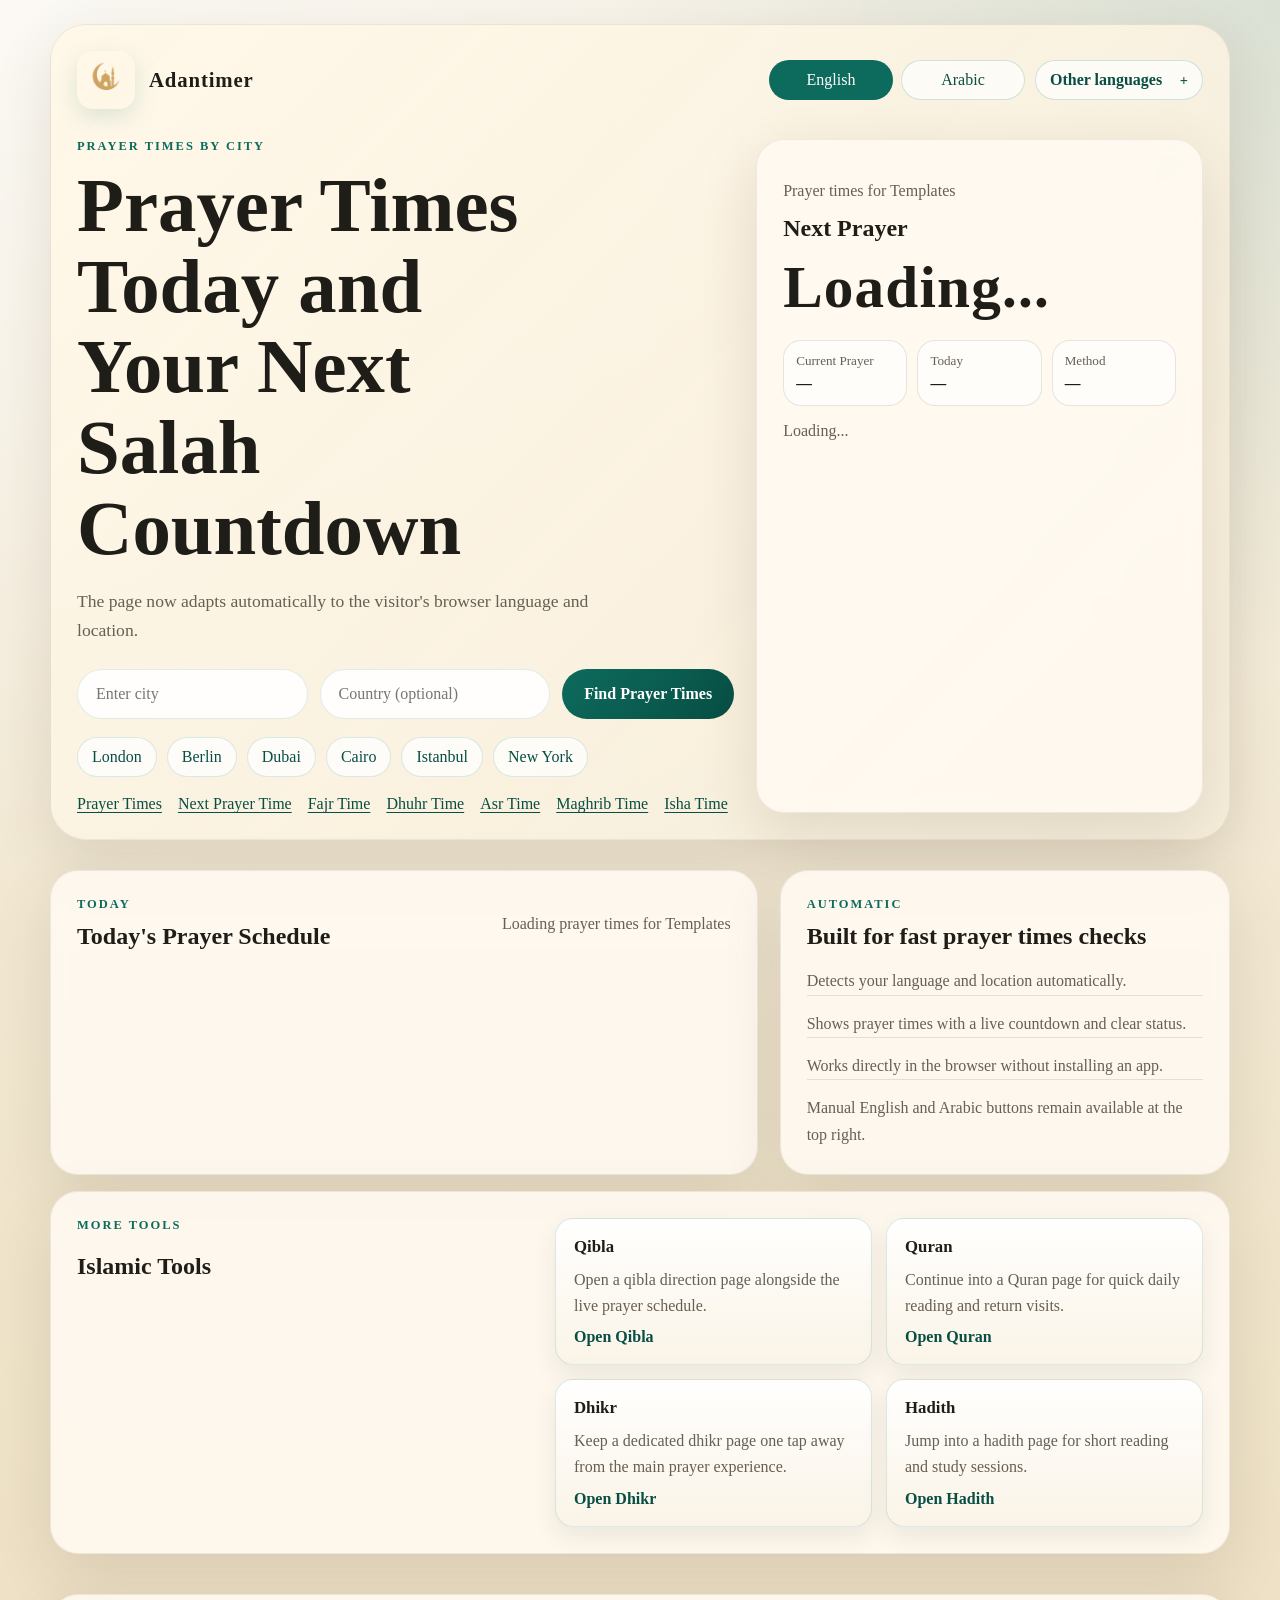
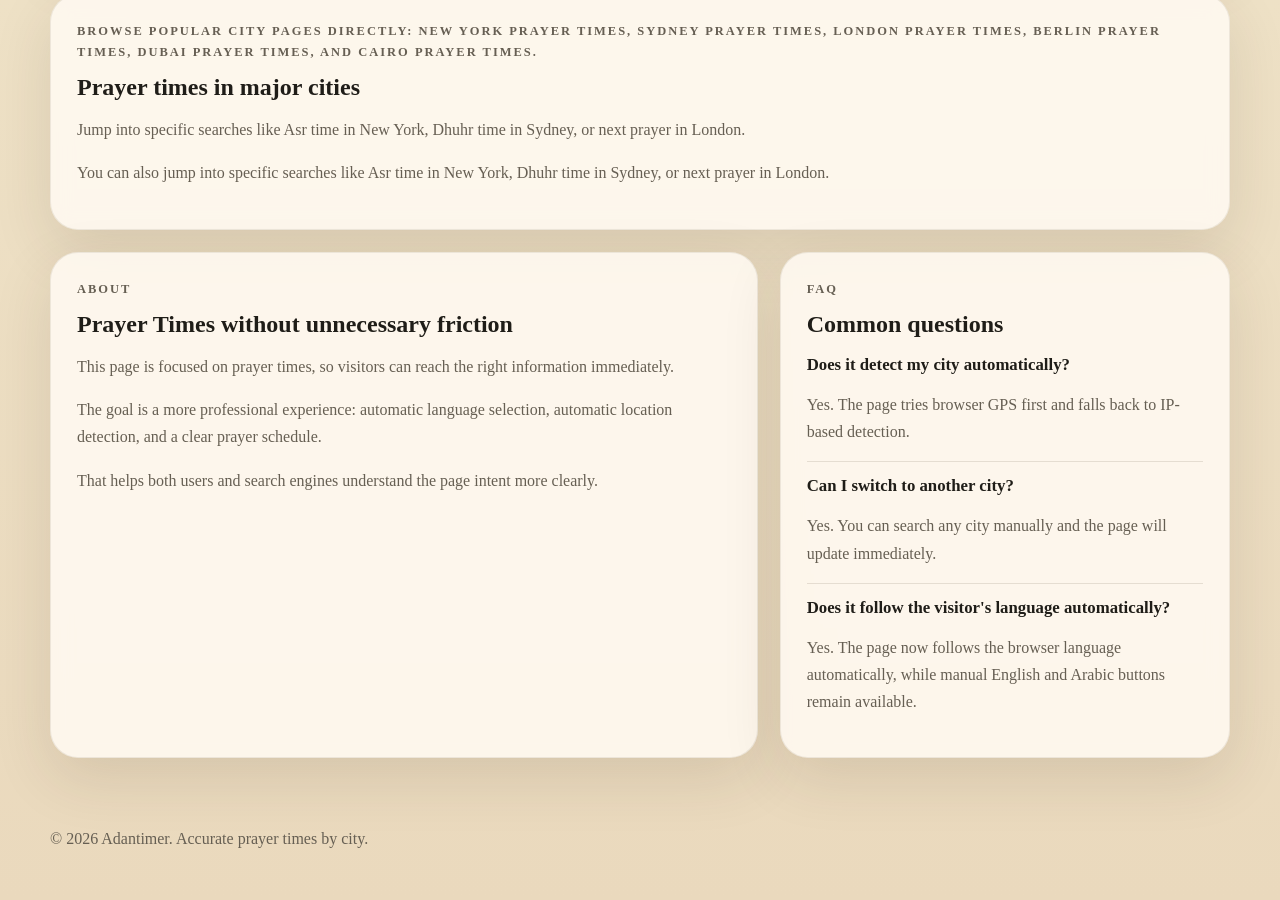
==== templates/index.html @ 4b2af147 "Add Vercel Speed Insights HTML snippet" ====
<!DOCTYPE html>
<html lang="en">
<head>
  <meta charset="UTF-8">
  <meta name="viewport" content="width=device-width, initial-scale=1.0">
  <title>Adantimer | Accurate Prayer Times and Next Salah Countdown</title>
  <meta name="description" content="Check accurate prayer times for your city, see the next salah countdown, and let Adantimer adapt to your browser language and location.">
  <meta name="author" content="Adantimer Team">
  <meta name="robots" content="index,follow">
  <meta name="theme-color" content="#0d6b5d">
  <link rel="canonical" href="https://www.adantimer.com/">
  <link rel="alternate" hreflang="en" href="https://www.adantimer.com/">
  <link rel="alternate" hreflang="ar" href="https://www.adantimer.com/ar">
  <link rel="alternate" hreflang="de" href="https://www.adantimer.com/de">
  <link rel="alternate" hreflang="fr" href="https://www.adantimer.com/fr">
  <link rel="alternate" hreflang="tr" href="https://www.adantimer.com/tr">
  <link rel="alternate" hreflang="zh-hans" href="https://www.adantimer.com/zh-hans">
  <link rel="alternate" hreflang="x-default" href="https://www.adantimer.com/">
  <link rel="icon" type="image/png" href="/assets/favicon.png">
  <link rel="apple-touch-icon" href="/assets/favicon.png">

  <meta property="og:type" content="website">
  <meta property="og:title" content="Adantimer | Accurate Prayer Times and Next Salah Countdown">
  <meta property="og:description" content="Find today's prayer times, track the next prayer countdown, and load city-based salah times instantly.">
  <meta property="og:url" content="https://www.adantimer.com/">
  <meta property="og:image" content="https://www.adantimer.com/assets/favicon.png">

  <meta name="twitter:card" content="summary_large_image">
  <meta name="twitter:title" content="Adantimer | Accurate Prayer Times and Next Salah Countdown">
  <meta name="twitter:description" content="Find today's prayer times, track the next prayer countdown, and load city-based salah times instantly.">
  <meta name="twitter:image" content="https://www.adantimer.com/assets/favicon.png">

  <script type="application/ld+json" id="website-schema">
  {
    "@context": "https://schema.org",
    "@type": "WebSite",
    "name": "Adantimer",
    "url": "https://www.adantimer.com/",
    "description": "Adantimer helps Muslims check accurate prayer times and follow the next salah countdown by city.",
    "inLanguage": ["en", "ar", "de", "fr", "tr", "zh-Hans"]
  }
  </script>

  <script type="application/ld+json">
  {
    "@context": "https://schema.org",
    "@type": "FAQPage",
    "mainEntity": [
      {
        "@type": "Question",
        "name": "How does Adantimer find prayer times?",
        "acceptedAnswer": {
          "@type": "Answer",
          "text": "Adantimer uses your device location, an IP-based fallback, or a manually entered city to load daily prayer times."
        }
      },
      {
        "@type": "Question",
        "name": "Can I check prayer times for another city?",
        "acceptedAnswer": {
          "@type": "Answer",
          "text": "Yes. You can search for any city and Adantimer will update the page with local salah times and a next prayer countdown."
        }
      },
      {
        "@type": "Question",
        "name": "Which languages does Adantimer support?",
        "acceptedAnswer": {
          "@type": "Answer",
          "text": "Adantimer supports English, Arabic, German, French, Turkish, and Simplified Chinese, and it can adapt automatically to the visitor's browser language."
        }
      }
    ]
  }
  </script>

  <!-- Vercel Speed Insights -->
  <script>
    window.si = window.si || function () {
      (window.siq = window.siq || []).push(arguments);
    };
  </script>
  <script defer src="/_vercel/speed-insights/script.js"></script>

  <link rel="stylesheet" href="/style.css">
</head>
<body data-page="home">
  <header class="site-header">
    <div class="shell hero">
      <nav class="topbar" aria-label="Primary">
        <a class="brand" href="/">
          <img src="/assets/favicon.png" class="site-logo" alt="Adantimer logo">
          <span>Adantimer</span>
        </a>
        <div class="language-switch" aria-label="Language switcher">
          <div class="language-pills" role="group" aria-label="Primary language switch">
            <button type="button" data-lang="en" class="lang-btn is-active" aria-pressed="true">English</button>
            <button type="button" data-lang="ar" class="lang-btn" aria-pressed="false">Arabic</button>
          </div>
          <details class="language-menu">
            <summary class="language-menu-toggle" aria-label="Other languages">
              <span id="language-menu-label">Other languages</span>
              <span class="language-menu-caret" aria-hidden="true">+</span>
            </summary>
            <div class="language-menu-list">
              <button type="button" data-lang="zh-hans" class="lang-option">Chinese</button>
              <button type="button" data-lang="fr" class="lang-option">French</button>
              <button type="button" data-lang="de" class="lang-option">German</button>
              <button type="button" data-lang="tr" class="lang-option">Turkish</button>
            </div>
          </details>
        </div>
      </nav>

      <div class="hero-grid">
        <section class="hero-copy">
          <p class="eyebrow">Prayer times by city</p>
          <h1 id="hero-heading">Prayer Times Today and Your Next Salah Countdown</h1>
          <p id="hero-subtitle" class="hero-subtitle">
            Check accurate daily prayer times, follow the next prayer countdown, and switch quickly to any city worldwide.
          </p>

          <form id="location-form" class="location-form" novalidate>
            <label class="sr-only" for="manual-city">City</label>
            <input type="text" id="manual-city" name="city" placeholder="Enter city" autocomplete="address-level2">
            <label class="sr-only" for="manual-country">Country</label>
            <input type="text" id="manual-country" name="country" placeholder="Country (optional)" autocomplete="country-name">
            <button id="set-location-btn" type="submit">Find Prayer Times</button>
          </form>

          <div class="popular-cities" aria-label="Popular city shortcuts">
            <a class="city-chip" href="/london" data-city="London" data-country="United Kingdom">London</a>
            <a class="city-chip" href="/berlin" data-city="Berlin" data-country="Germany">Berlin</a>
            <a class="city-chip" href="/dubai" data-city="Dubai" data-country="United Arab Emirates">Dubai</a>
            <a class="city-chip" href="/cairo" data-city="Cairo" data-country="Egypt">Cairo</a>
            <a class="city-chip" href="/istanbul" data-city="Istanbul" data-country="Turkey">Istanbul</a>
            <a class="city-chip" href="/new-york" data-city="New York" data-country="United States">New York</a>
          </div>

          <div class="intent-links" aria-label="Prayer search shortcuts">
            <a href="/prayer-times">Prayer times today</a>
            <a href="/next-prayer">Next prayer time</a>
            <a href="/fajr-time">Fajr time</a>
            <a href="/dhuhr-time">Dhuhr time</a>
            <a href="/asr-time">Asr time</a>
            <a href="/maghrib-time">Maghrib time</a>
            <a href="/isha-time">Isha time</a>
          </div>
        </section>

        <aside class="next-prayer card featured-card" aria-live="polite">
          <p class="card-label" id="location-status">Detecting your location</p>
          <h2 id="title">Next Prayer</h2>
          <div id="next-prayer-name" class="highlight"></div>
          <div id="countdown" class="countdown">Loading...</div>
          <div class="mini-stats">
            <div class="mini-stat">
              <span id="current-prayer-label">Current Prayer</span>
              <strong id="current-prayer-value">Loading...</strong>
            </div>
            <div class="mini-stat">
              <span id="today-label">Today</span>
              <strong id="today-date-value">Loading...</strong>
            </div>
            <div class="mini-stat">
              <span id="method-label">Method</span>
              <strong id="method-value">Loading...</strong>
            </div>
          </div>
          <p id="location" class="location">Trying GPS, then IP fallback.</p>
        </aside>
      </div>
    </div>
  </header>

  <main class="shell main-content">
    <section class="content-grid">
      <section class="card schedule-card" aria-labelledby="schedule-heading">
        <div class="section-head">
          <div>
            <p class="eyebrow">Today</p>
            <h2 id="schedule-heading">Today's Prayer Schedule</h2>
          </div>
          <p id="schedule-summary" class="muted">Accurate times for your current city.</p>
        </div>
        <div id="prayer-times" class="prayer-times"></div>
      </section>

      <section class="card info-card" aria-labelledby="why-heading">
        <p class="eyebrow">Why people use it</p>
        <h2 id="why-heading">A faster way to check salah times</h2>
        <ul class="feature-list">
          <li>Loads prayer times from your location or any city you search.</li>
          <li>Shows the next prayer countdown immediately.</li>
          <li>Adapts to the visitor's browser language and keeps manual language switching available.</li>
          <li>Works directly in the browser without installing an app.</li>
        </ul>
      </section>
    </section>

    <section class="card tools-hub" aria-labelledby="tools-heading">
      <div class="tools-copy">
        <p class="eyebrow">More Tools</p>
        <h2 id="tools-heading">Open Qibla, Quran, Dhikr, and Hadith</h2>
      </div>
      <div class="tools-grid">
        <a class="tool-link-card" href="/qibla" data-tool-type="qibla">
          <strong class="tool-label">Qibla</strong>
          <span class="tool-description">Open the qibla direction page and pair it with your prayer schedule.</span>
          <span class="tool-cta">Open Qibla</span>
        </a>
        <a class="tool-link-card" href="/quran" data-tool-type="quran">
          <strong class="tool-label">Quran</strong>
          <span class="tool-description">Continue into a Quran page built around daily reading and quick access.</span>
          <span class="tool-cta">Open Quran</span>
        </a>
        <a class="tool-link-card" href="/dhikr" data-tool-type="dhikr">
          <strong class="tool-label">Dhikr</strong>
          <span class="tool-description">Keep a dedicated dhikr page available next to prayer times.</span>
          <span class="tool-cta">Open Dhikr</span>
        </a>
        <a class="tool-link-card" href="/hadith" data-tool-type="hadith">
          <strong class="tool-label">Hadith</strong>
          <span class="tool-description">Jump into a hadith page for short daily reading and study.</span>
          <span class="tool-cta">Open Hadith</span>
        </a>
      </div>
    </section>

    <section class="card prose" aria-labelledby="cities-heading">
      <p class="eyebrow">Popular Cities</p>
      <h2 id="cities-heading">Prayer times in major cities</h2>
      <p>
        Browse popular city pages directly: <a href="/new-york">New York prayer times</a>, <a href="/sydney">Sydney prayer times</a>, <a href="/london">London prayer times</a>, <a href="/berlin">Berlin prayer times</a>, <a href="/dubai">Dubai prayer times</a>, and <a href="/cairo">Cairo prayer times</a>.
      </p>
      <p>
        You can also jump into specific searches like <a href="/asr-time/new-york">Asr time in New York</a>, <a href="/dhuhr-time/sydney">Dhuhr time in Sydney</a>, or <a href="/next-prayer/london">next prayer in London</a>.
      </p>
    </section>

    <section class="seo-grid">
      <article class="card prose" aria-labelledby="about-heading">
        <p class="eyebrow">About</p>
        <h2 id="about-heading">Prayer times without the clutter</h2>
        <p>
          Adantimer is built for one clear job: helping you reach today's prayer times quickly. Instead of burying the schedule behind menus, the page shows your city, the next salah, and the full daily timetable right away.
        </p>
        <p>
          If you travel often or want to check prayer times for family in another place, you can search a city manually and share the city page directly. That makes Adantimer more useful for long-tail searches such as prayer times in Berlin, prayer times in London, or fajr time in Dubai today.
        </p>
        <p>
          Search engines tend to reward pages that are helpful, clear, and focused. This page is now structured around real user intent: finding accurate salah times for a specific place and understanding when the next prayer begins.
        </p>
      </article>

      <section class="card prose" aria-labelledby="faq-heading">
        <p class="eyebrow">FAQ</p>
        <h2 id="faq-heading">Common questions</h2>
        <div class="faq-list">
          <div>
            <h3>Can I open a direct city page?</h3>
            <p>Yes. Search for a city and the page updates its URL so it can be revisited or shared.</p>
          </div>
          <div>
            <h3>What if location access is blocked?</h3>
            <p>Adantimer falls back to IP-based detection, and you can always enter a city manually.</p>
          </div>
          <div>
            <h3>Which prayers are shown?</h3>
            <p>The schedule includes Fajr, Dhuhr, Asr, Maghrib, and Isha with a live next-prayer countdown.</p>
          </div>
        </div>
      </section>
    </section>
  </main>

  <footer class="shell footer">
    <p>&copy; 2026 Adantimer. Accurate prayer times by city.</p>
  </footer>

  <noscript>
    <div class="noscript-banner">
      JavaScript is required to load live prayer times and the next prayer countdown.
    </div>
  </noscript>

  <script>
    (() => {
      const languagePrefixes = new Set(["ar", "en", "de", "fr", "tr", "zh", "zh-cn", "zh-hans"]);
      const pageByPath = {
        "prayer-times": "prayer-times",
        "next-prayer": "next-prayer",
        "fajr-time": "fajr",
        "dhuhr-time": "dhuhr",
        "asr-time": "asr",
        "maghrib-time": "maghrib",
        "isha-time": "isha"
      };
      const parts = window.location.pathname.replace(/^\/+|\/+$/g, "").split("/").filter(Boolean);
      const first = (parts[0] || "").toLowerCase();
      const cleanParts = languagePrefixes.has(first) ? parts.slice(1) : parts;
      const page = pageByPath[cleanParts[0]];
      if (page) document.body.dataset.page = page;
    })();
  </script>
  <script src="/script.js"></script>
  <script>
    (() => {
      const languageMenu = document.querySelector(".language-menu");
      const languageMenuLabel = document.getElementById("language-menu-label");
      const languageOptionButtons = Array.from(document.querySelectorAll(".lang-option"));
      const quickLanguageButtons = Array.from(document.querySelectorAll(".lang-btn"));
      const primaryLanguages = new Set(["en", "ar"]);
      const languageLabels = {
        en: "Other languages",
        ar: "Other languages",
        de: "German",
        fr: "French",
        tr: "Turkish",
        "zh-hans": "Chinese"
      };

      if (!languageMenu || !languageMenuLabel || typeof window.setLanguage !== "function") return;

      const syncLanguageMenu = () => {
        const activeLanguage =
          window.language ||
          document.documentElement.lang.toLowerCase() ||
          localStorage.getItem("adantimer-language") ||
          "en";

        languageMenuLabel.textContent = languageLabels[activeLanguage] || "Other languages";
        languageMenu.classList.toggle("is-active", !primaryLanguages.has(activeLanguage));

        quickLanguageButtons.forEach(button => {
          const isActive = button.dataset.lang === activeLanguage;
          button.setAttribute("aria-pressed", isActive ? "true" : "false");
        });

        languageOptionButtons.forEach(button => {
          const isActive = button.dataset.lang === activeLanguage;
          button.classList.toggle("is-active", isActive);
          button.setAttribute("aria-pressed", isActive ? "true" : "false");
        });
      };

      const originalSetLanguage = window.setLanguage;
      window.setLanguage = (...args) => {
        const result = originalSetLanguage(...args);
        languageMenu.open = false;
        syncLanguageMenu();
        return result;
      };

      languageOptionButtons.forEach(button => {
        button.addEventListener("click", () => window.setLanguage(button.dataset.lang, true));
      });

      document.addEventListener("click", event => {
        if (!languageMenu.open) return;
        if (languageMenu.contains(event.target)) return;
        languageMenu.open = false;
      });

      syncLanguageMenu();
    })();
  </script>
</body>
</html>
---- style.css ----
:root {
  --bg: #f5f0e6;
  --bg-strong: #e5d7bd;
  --surface: rgba(255, 250, 242, 0.88);
  --surface-strong: #fff9ef;
  --text: #1f1d18;
  --muted: #665f53;
  --line: rgba(56, 42, 21, 0.12);
  --accent: #0d6b5d;
  --accent-strong: #084e44;
  --gold: #b98928;
  --shadow: 0 20px 60px rgba(57, 43, 24, 0.12);
  --radius-lg: 28px;
  --radius-md: 18px;
  --radius-sm: 12px;
  --max-width: 1180px;
}

* {
  box-sizing: border-box;
}

html {
  scroll-behavior: smooth;
}

body {
  margin: 0;
  color: var(--text);
  font-family: Georgia, "Times New Roman", serif;
  background:
    radial-gradient(circle at top left, rgba(255, 255, 255, 0.6), transparent 32%),
    radial-gradient(circle at top right, rgba(13, 107, 93, 0.12), transparent 24%),
    linear-gradient(180deg, #f7f1e5 0%, #efe3c8 55%, #ead9bd 100%);
  min-height: 100vh;
}

img {
  max-width: 100%;
  display: block;
}

button,
input {
  font: inherit;
}

button {
  cursor: pointer;
}

a {
  color: inherit;
  text-decoration: none;
}

.shell {
  width: min(calc(100% - 32px), var(--max-width));
  margin: 0 auto;
}

.site-header {
  padding: 24px 0 18px;
}

.hero {
  background:
    linear-gradient(135deg, rgba(255, 248, 232, 0.95), rgba(246, 237, 219, 0.92)),
    url("data:image/svg+xml,%3Csvg xmlns='http://www.w3.org/2000/svg' width='240' height='240' viewBox='0 0 240 240'%3E%3Cg fill='none' stroke='rgba(13,107,93,0.08)' stroke-width='1'%3E%3Cpath d='M120 20l26 26-26 26-26-26z'/%3E%3Cpath d='M60 80l26 26-26 26-26-26z'/%3E%3Cpath d='M180 80l26 26-26 26-26-26z'/%3E%3Cpath d='M120 140l26 26-26 26-26-26z'/%3E%3C/g%3E%3C/svg%3E");
  border: 1px solid rgba(56, 42, 21, 0.08);
  border-radius: 36px;
  padding: 26px;
  box-shadow: var(--shadow);
}

.topbar {
  display: flex;
  align-items: center;
  justify-content: space-between;
  gap: 16px;
}

.brand {
  display: inline-flex;
  align-items: center;
  gap: 14px;
  font-size: 1.3rem;
  font-weight: 700;
  letter-spacing: 0.04em;
}

.site-logo {
  width: 58px;
  height: 58px;
  object-fit: contain;
  border-radius: 16px;
  box-shadow: 0 8px 24px rgba(13, 107, 93, 0.14);
}

.language-switch {
  display: inline-flex;
  align-items: center;
  gap: 10px;
}

.language-pills {
  display: inline-flex;
  gap: 8px;
}

.lang-btn,
.lang-option,
.language-menu-toggle {
  border: 1px solid rgba(13, 107, 93, 0.18);
  background: rgba(255, 255, 255, 0.7);
  color: var(--accent-strong);
  border-radius: 999px;
  padding: 10px 14px;
  min-width: 52px;
  transition:
    transform 160ms ease,
    background 160ms ease,
    color 160ms ease,
    border-color 160ms ease,
    box-shadow 160ms ease;
}

.lang-btn,
.language-menu-toggle {
  min-width: 124px;
  justify-content: center;
}

.lang-btn:hover,
.lang-btn:focus-visible,
.lang-option:hover,
.lang-option:focus-visible,
.language-menu-toggle:hover,
.language-menu-toggle:focus-visible,
.city-chip:hover,
.city-chip:focus-visible,
#set-location-btn:hover,
#set-location-btn:focus-visible {
  transform: translateY(-1px);
}

.lang-btn.is-active {
  background: var(--accent);
  color: #fff;
}

.language-menu {
  position: relative;
}

.language-menu[open] {
  z-index: 20;
}

.language-menu-toggle {
  display: inline-flex;
  align-items: center;
  justify-content: space-between;
  gap: 10px;
  list-style: none;
  min-width: 168px;
  font-weight: 600;
}

.language-menu-toggle::-webkit-details-marker {
  display: none;
}

.language-menu-caret {
  font-size: 0.9rem;
  line-height: 1;
  transition: transform 160ms ease;
}

.language-menu[open] .language-menu-caret {
  transform: rotate(45deg);
}

.language-menu.is-active .language-menu-toggle,
.language-menu[open] .language-menu-toggle {
  border-color: rgba(13, 107, 93, 0.3);
  box-shadow: 0 10px 28px rgba(13, 107, 93, 0.12);
}

.language-menu-list {
  position: absolute;
  top: calc(100% + 10px);
  right: 0;
  display: grid;
  gap: 8px;
  min-width: 196px;
  padding: 12px;
  border: 1px solid rgba(56, 42, 21, 0.1);
  border-radius: 20px;
  background: rgba(255, 250, 242, 0.98);
  backdrop-filter: blur(14px);
  box-shadow: 0 20px 50px rgba(57, 43, 24, 0.14);
}

.lang-option {
  width: 100%;
  text-align: left;
  min-width: 0;
}

.lang-option.is-active {
  background: rgba(13, 107, 93, 0.12);
  border-color: rgba(13, 107, 93, 0.22);
  color: var(--accent-strong);
}

.hero-grid {
  display: grid;
  grid-template-columns: 1.25fr 0.85fr;
  gap: 22px;
  margin-top: 30px;
}

.hero-copy,
.featured-card,
.schedule-card,
.info-card,
.prose {
  animation: rise-in 600ms ease both;
}

.featured-card {
  animation-delay: 120ms;
}

.schedule-card {
  animation-delay: 180ms;
}

.info-card {
  animation-delay: 240ms;
}

.eyebrow {
  margin: 0 0 12px;
  text-transform: uppercase;
  letter-spacing: 0.16em;
  font-size: 0.78rem;
  color: var(--accent);
  font-weight: 700;
}

.hero-copy h1,
.prose h2,
.section-head h2,
.info-card h2,
.featured-card h2 {
  margin: 0;
  line-height: 1.05;
  font-weight: 700;
}

.hero-copy h1 {
  font-size: clamp(2.6rem, 7vw, 4.8rem);
  max-width: 12ch;
}

.hero-subtitle {
  margin: 18px 0 0;
  max-width: 62ch;
  font-size: 1.1rem;
  line-height: 1.65;
  color: var(--muted);
}

.location-form {
  display: grid;
  grid-template-columns: minmax(0, 1fr) minmax(0, 1fr) auto;
  gap: 12px;
  margin-top: 24px;
}

.location-form input {
  width: 100%;
  border: 1px solid rgba(13, 107, 93, 0.12);
  background: rgba(255, 255, 255, 0.9);
  border-radius: 999px;
  padding: 15px 18px;
  color: var(--text);
}

.location-form input:focus-visible {
  outline: 2px solid rgba(13, 107, 93, 0.3);
  outline-offset: 2px;
}

#set-location-btn {
  border: none;
  border-radius: 999px;
  background: linear-gradient(135deg, var(--accent), var(--accent-strong));
  color: #fff;
  padding: 15px 22px;
  font-weight: 700;
  white-space: nowrap;
}

.popular-cities {
  display: flex;
  flex-wrap: wrap;
  gap: 10px;
  margin-top: 18px;
}

.city-chip {
  display: inline-flex;
  align-items: center;
  border: 1px solid rgba(13, 107, 93, 0.14);
  background: rgba(255, 255, 255, 0.75);
  color: var(--accent-strong);
  border-radius: 999px;
  padding: 10px 14px;
}

.intent-links {
  display: flex;
  flex-wrap: wrap;
  gap: 12px 16px;
  margin-top: 18px;
}

.intent-links a {
  color: var(--accent-strong);
  text-decoration: underline;
  text-underline-offset: 3px;
}

.card {
  background: var(--surface);
  border: 1px solid rgba(56, 42, 21, 0.08);
  border-radius: var(--radius-lg);
  box-shadow: var(--shadow);
  backdrop-filter: blur(10px);
}

.featured-card {
  padding: 26px;
}

.card-label,
.muted,
.location {
  color: var(--muted);
}

.highlight {
  margin-top: 12px;
  color: var(--gold);
  font-size: 1.7rem;
  font-weight: 700;
}

.countdown {
  margin-top: 10px;
  font-size: clamp(2rem, 7vw, 3.7rem);
  font-weight: 700;
  letter-spacing: 0.02em;
}

.mini-stats {
  display: grid;
  grid-template-columns: repeat(3, minmax(0, 1fr));
  gap: 10px;
  margin-top: 18px;
}

.mini-stat {
  padding: 12px;
  border-radius: var(--radius-md);
  background: rgba(255, 255, 255, 0.72);
  border: 1px solid var(--line);
}

.mini-stat span {
  display: block;
  font-size: 0.82rem;
  color: var(--muted);
}

.mini-stat strong {
  display: block;
  margin-top: 6px;
  font-size: 0.98rem;
}

.main-content {
  padding: 12px 0 56px;
}

.content-grid,
.seo-grid {
  display: grid;
  grid-template-columns: minmax(0, 1.1fr) minmax(320px, 0.7fr);
  gap: 22px;
}

.content-grid + .qibla-panel,
.content-grid + .tools-hub {
  margin-top: 16px;
}

.qibla-panel + .tools-hub {
  margin-top: 18px;
}

.content-grid + .prose,
.content-grid + .seo-grid,
.content-grid + section.prose,
.tools-hub + .prose,
.tools-hub + .seo-grid,
.tools-hub + section.prose {
  margin-top: 40px;
}

.seo-grid {
  margin-top: 22px;
}

.schedule-card,
.info-card,
.prose {
  padding: 26px;
}

.qibla-panel {
  padding: 26px;
  display: grid;
  gap: 20px;
}

body[data-page="quran"] .hero-grid {
  grid-template-columns: minmax(0, 1fr);
}

body[data-page="quran-surah"] .hero-grid {
  grid-template-columns: minmax(0, 1fr);
}

body[data-page="dhikr"] .hero-grid,
body[data-page="dhikr-collection"] .hero-grid,
body[data-page="hadith"] .hero-grid {
  grid-template-columns: minmax(0, 1fr);
}

body[data-page="dhikr-collection"] .hero-grid {
  grid-template-columns: minmax(0, 1fr);
}

body[data-page="quran"] .hero-copy {
  max-inline-size: none;
}

body[data-page="quran-surah"] .hero-copy {
  max-inline-size: none;
}

body[data-page="dhikr"] .hero-copy,
body[data-page="dhikr-collection"] .hero-copy,
body[data-page="hadith"] .hero-copy {
  max-inline-size: none;
}

.dhikr-hero-stats {
  display: grid;
  grid-template-columns: repeat(3, minmax(0, 1fr));
  gap: 14px;
  margin-top: 24px;
}

.dhikr-hero-stat {
  padding: 16px 18px;
  border-radius: var(--radius-md);
  border: 1px solid rgba(56, 42, 21, 0.08);
  background: rgba(255, 255, 255, 0.7);
}

.dhikr-hero-stat strong,
.dhikr-hero-stat span {
  display: block;
}

.dhikr-hero-stat strong {
  font-size: 1.2rem;
}

.dhikr-hero-stat span {
  margin-top: 6px;
  color: var(--muted);
  font-size: 0.9rem;
}

.hadith-search-bar {
  margin-top: 22px;
}

.hadith-hero-stats {
  display: grid;
  grid-template-columns: repeat(3, minmax(0, 1fr));
  gap: 14px;
  margin-top: 22px;
}

.hadith-hero-stat {
  padding: 16px 18px;
  border-radius: var(--radius-md);
  border: 1px solid rgba(56, 42, 21, 0.08);
  background: rgba(255, 255, 255, 0.7);
}

.hadith-hero-stat strong,
.hadith-hero-stat span {
  display: block;
}

.hadith-hero-stat strong {
  font-size: 1.2rem;
}

.hadith-hero-stat span {
  margin-top: 6px;
  color: var(--muted);
  font-size: 0.9rem;
}

.quran-search-bar {
  margin-top: 22px;
}

.quran-search-row {
  display: grid;
  grid-template-columns: minmax(0, 1fr) auto;
  gap: 10px;
  align-items: center;
}

.quran-search-input {
  inline-size: 100%;
  min-block-size: 54px;
  padding: 14px 16px;
  border-radius: var(--radius-md);
  border: 1px solid var(--line);
  background: rgba(255, 255, 255, 0.82);
  color: var(--text);
  font: inherit;
}

.quran-search-clear {
  inline-size: 54px;
  block-size: 54px;
  border: 1px solid var(--line);
  border-radius: var(--radius-md);
  background: rgba(255, 255, 255, 0.82);
  color: var(--accent-strong);
  font-size: 1.5rem;
  line-height: 1;
  cursor: pointer;
}

.quran-search-hint {
  margin-top: 10px;
}

.quran-hero-stats {
  display: grid;
  grid-template-columns: repeat(3, minmax(0, 1fr));
  gap: 14px;
  margin-top: 22px;
}

.quran-hero-stat {
  padding: 16px 18px;
  border-radius: var(--radius-md);
  border: 1px solid rgba(56, 42, 21, 0.08);
  background: rgba(255, 255, 255, 0.7);
}

.quran-hero-stat strong,
.quran-hero-stat span {
  display: block;
}

.quran-hero-stat strong {
  font-size: 1.2rem;
}

.quran-hero-stat span {
  margin-top: 6px;
  color: var(--muted);
  font-size: 0.9rem;
}

.quran-index-card {
  padding: 26px;
}

.quran-index-intro {
  margin: 12px 0 0;
  color: var(--muted);
}

.quran-search-empty {
  margin: 18px 0 0;
}

.quran-surah-grid {
  display: grid;
  grid-template-columns: repeat(2, minmax(0, 1fr));
  gap: 16px;
  margin-top: 22px;
}

.quran-surah-card {
  padding: 18px;
  border-radius: var(--radius-md);
  border: 1px solid rgba(56, 42, 21, 0.08);
  background: rgba(255, 255, 255, 0.74);
}

.quran-surah-link {
  display: block;
  color: inherit;
  text-decoration: none;
}

.quran-surah-top {
  display: grid;
  grid-template-columns: auto minmax(0, 1fr) auto;
  gap: 14px;
  align-items: start;
}

.quran-surah-number {
  inline-size: 42px;
  block-size: 42px;
  border-radius: 50%;
  display: grid;
  place-items: center;
  font-weight: 700;
  color: var(--accent-strong);
  background: rgba(13, 107, 93, 0.08);
}

.quran-surah-meta h3,
.quran-surah-meta p {
  margin: 0;
}

.quran-surah-meta p {
  margin-top: 6px;
  color: var(--muted);
}

.quran-surah-arabic {
  font-size: 1.2rem;
  line-height: 1.4;
}

.quran-surah-details {
  display: flex;
  flex-wrap: wrap;
  gap: 10px 14px;
  margin-top: 14px;
  color: var(--muted);
  font-size: 0.92rem;
}

.quran-reader {
  display: grid;
  gap: 28px;
}

.quran-reader-card {
  padding: 28px;
}

.quran-reader-head {
  display: flex;
  align-items: flex-start;
  justify-content: space-between;
  gap: 18px;
}

.quran-reader-intro {
  margin: 12px 0 0;
  color: var(--muted);
}

.quran-surah-arabic-hero {
  margin: 14px 0 0;
  font-size: clamp(1.4rem, 2vw, 1.8rem);
  line-height: 1.9;
  direction: rtl;
  text-align: right;
  color: var(--accent-strong);
}

.quran-surah-hero .secondary-link {
  display: inline-flex;
  margin-top: 18px;
}

.quran-surah-hero .quran-hero-stats {
  grid-template-columns: repeat(3, minmax(0, 1fr));
}

.secondary-link {
  color: var(--accent-strong);
  text-decoration: none;
  white-space: nowrap;
}

.quran-reader-meta {
  display: flex;
  flex-wrap: wrap;
  gap: 10px 14px;
  margin-top: 18px;
  color: var(--muted);
}

.quran-ayah-list {
  display: grid;
  gap: 14px;
  margin-top: 22px;
}

.quran-ayah-row {
  display: grid;
  grid-template-columns: auto minmax(0, 1fr);
  gap: 16px;
  align-items: start;
  padding: 18px 0;
  border-top: 1px solid rgba(56, 42, 21, 0.08);
}

.quran-ayah-row:first-child {
  border-top: 0;
  padding-top: 0;
}

.quran-ayah-number {
  inline-size: 44px;
  block-size: 44px;
  border-radius: 50%;
  display: grid;
  place-items: center;
  font-weight: 700;
  color: var(--accent-strong);
  background: rgba(13, 107, 93, 0.08);
}

.quran-ayah-text {
  margin: 0;
  direction: rtl;
  text-align: right;
  font-size: 1.4rem;
  line-height: 2.2;
}

.quran-surah-empty {
  padding: 18px 0 8px;
  color: var(--muted);
}

.quran-nav-grid {
  display: grid;
  grid-template-columns: repeat(3, minmax(0, 1fr));
  gap: 16px;
}

.quran-nav-card {
  display: block;
  padding: 18px;
  border-radius: var(--radius-md);
  border: 1px solid rgba(56, 42, 21, 0.08);
  background: rgba(255, 255, 255, 0.74);
  color: inherit;
  text-decoration: none;
}

.quran-nav-card-index {
  border-style: dashed;
}

.quran-nav-label {
  display: block;
  margin-bottom: 8px;
  font-size: 0.85rem;
  color: var(--muted);
  text-transform: uppercase;
  letter-spacing: 0.08em;
}

.dhikr-dashboard {
  display: grid;
  gap: 28px;
}

.hadith-dashboard {
  display: grid;
  gap: 28px;
}

.dhikr-summary-card,
.dhikr-collections-card {
  padding: 28px;
}

.hadith-collections-card {
  padding: 28px;
}

.dhikr-summary-grid {
  display: grid;
  grid-template-columns: repeat(3, minmax(0, 1fr));
  gap: 14px;
  margin-top: 20px;
}

.dhikr-summary-stat {
  padding: 16px 18px;
  border-radius: var(--radius-md);
  border: 1px solid rgba(56, 42, 21, 0.08);
  background: rgba(255, 255, 255, 0.72);
}

.dhikr-summary-stat span,
.dhikr-summary-stat strong {
  display: block;
}

.dhikr-summary-stat span {
  color: var(--muted);
  font-size: 0.9rem;
}

.dhikr-summary-stat strong {
  margin-top: 8px;
  font-size: 1.3rem;
}

.dhikr-summary-actions {
  display: flex;
  flex-wrap: wrap;
  gap: 12px;
  margin-top: 20px;
}

.dhikr-summary-btn {
  border: 0;
  border-radius: 999px;
  padding: 12px 18px;
  background: var(--accent-strong);
  color: #fff;
  font: inherit;
  cursor: pointer;
}

.dhikr-summary-btn.is-secondary {
  background: rgba(13, 107, 93, 0.1);
  color: var(--accent-strong);
}

.dhikr-category-row {
  display: flex;
  flex-wrap: wrap;
  gap: 10px;
  margin-top: 18px;
}

.hadith-category-row {
  display: grid;
  gap: 12px;
  margin-top: 18px;
}

.hadith-category-primary,
.hadith-category-overflow {
  display: flex;
  flex-wrap: wrap;
  gap: 10px;
}

.hadith-category-more {
  display: grid;
  gap: 10px;
}

.hadith-category-more-toggle {
  display: inline-flex;
  align-items: center;
  gap: 10px;
  width: fit-content;
  border: 1px solid rgba(56, 42, 21, 0.08);
  border-radius: 999px;
  padding: 10px 14px;
  background: rgba(255, 255, 255, 0.74);
  color: inherit;
  cursor: pointer;
  list-style: none;
}

.hadith-category-more-toggle strong {
  color: var(--accent-strong);
}

.hadith-category-more-toggle::-webkit-details-marker {
  display: none;
}

.hadith-category-more[open] .hadith-category-more-toggle {
  background: rgba(13, 107, 93, 0.08);
  border-color: rgba(13, 107, 93, 0.18);
}

.dhikr-category-chip {
  display: inline-flex;
  align-items: center;
  gap: 10px;
  border: 1px solid rgba(56, 42, 21, 0.08);
  border-radius: 999px;
  padding: 10px 14px;
  background: rgba(255, 255, 255, 0.74);
  color: inherit;
  font: inherit;
  cursor: pointer;
  text-decoration: none;
}

.hadith-category-chip {
  display: inline-flex;
  align-items: center;
  gap: 10px;
  border: 1px solid rgba(56, 42, 21, 0.08);
  border-radius: 999px;
  padding: 10px 14px;
  background: rgba(255, 255, 255, 0.74);
  color: inherit;
  text-decoration: none;
  font: inherit;
  cursor: pointer;
}

.dhikr-category-chip strong {
  color: var(--accent-strong);
}

.hadith-category-chip strong {
  color: var(--accent-strong);
}

.dhikr-category-chip.is-active {
  background: rgba(13, 107, 93, 0.12);
  border-color: rgba(13, 107, 93, 0.24);
}

.hadith-category-chip.is-active {
  background: rgba(13, 107, 93, 0.12);
  border-color: rgba(13, 107, 93, 0.24);
}

.dhikr-card-grid {
  display: grid;
  grid-template-columns: repeat(2, minmax(0, 1fr));
  gap: 16px;
  margin-top: 22px;
}

.hadith-card-grid {
  display: grid;
  grid-template-columns: repeat(2, minmax(0, 1fr));
  gap: 16px;
  margin-top: 22px;
}

.dhikr-card {
  display: grid;
  gap: 16px;
  padding: 22px;
  border-radius: var(--radius-md);
  border: 1px solid rgba(56, 42, 21, 0.08);
  background: rgba(255, 255, 255, 0.74);
}

.hadith-card {
  display: grid;
  gap: 16px;
  padding: 22px;
  border-radius: var(--radius-md);
  border: 1px solid rgba(56, 42, 21, 0.08);
  background: rgba(255, 255, 255, 0.74);
}

.dhikr-card[hidden],
.dhikr-card.is-hidden {
  display: none !important;
}

.hadith-card[hidden],
.hadith-card.is-hidden {
  display: none !important;
}

.dhikr-card.is-complete {
  border-color: rgba(13, 107, 93, 0.24);
  box-shadow: inset 0 0 0 1px rgba(13, 107, 93, 0.16);
}

.dhikr-card-head,
.dhikr-card-meta,
.dhikr-counter {
  display: flex;
  align-items: center;
  justify-content: space-between;
  gap: 12px;
}

.hadith-card-head,
.hadith-card-meta {
  display: flex;
  align-items: center;
  justify-content: space-between;
  gap: 12px;
}

.dhikr-card-category,
.dhikr-card-target {
  display: inline-flex;
  align-items: center;
  border-radius: 999px;
  padding: 6px 10px;
  font-size: 0.85rem;
}

.hadith-card-category,
.hadith-card-grade {
  display: inline-flex;
  align-items: center;
  border-radius: 999px;
  padding: 6px 10px;
  font-size: 0.85rem;
}

.dhikr-card-category {
  background: rgba(13, 107, 93, 0.1);
  color: var(--accent-strong);
}

.hadith-card-category {
  background: rgba(13, 107, 93, 0.1);
  color: var(--accent-strong);
}

.dhikr-card-target {
  background: rgba(56, 42, 21, 0.06);
  color: var(--muted);
}

.hadith-card-grade {
  background: rgba(56, 42, 21, 0.06);
  color: var(--muted);
}

.dhikr-card-badges {
  display: flex;
  flex-wrap: wrap;
  gap: 10px;
}

.hadith-card-badges {
  display: flex;
  flex-wrap: wrap;
  gap: 10px;
}

.dhikr-meta-badge {
  display: inline-flex;
  align-items: center;
  border-radius: 999px;
  padding: 6px 10px;
  background: rgba(56, 42, 21, 0.06);
  color: var(--muted);
  font-size: 0.8rem;
  line-height: 1.2;
}

.dhikr-meta-badge.is-grade {
  background: rgba(13, 107, 93, 0.12);
  color: var(--accent-strong);
}

.dhikr-meta-badge.is-guided {
  background: rgba(185, 135, 56, 0.12);
  color: #7a5b1f;
}

.dhikr-card-arabic,
.dhikr-card-transliteration,
.dhikr-card-translation {
  margin: 0;
}

.hadith-card-arabic,
.hadith-card-translation {
  margin: 0;
}

.dhikr-card-arabic {
  direction: rtl;
  text-align: right;
  font-size: 1.55rem;
  line-height: 2;
  color: var(--accent-strong);
}

.hadith-card-arabic {
  direction: rtl;
  text-align: right;
  font-size: 1.45rem;
  line-height: 2;
  color: var(--accent-strong);
}

.dhikr-card-transliteration {
  font-weight: 600;
}

.hadith-card-translation {
  color: var(--text);
  line-height: 1.75;
}

.hadith-card-meta {
  align-items: flex-start;
  color: var(--muted);
}

.hadith-card-meta span:first-child {
  flex: 0 0 auto;
  font-size: 0.85rem;
  text-transform: uppercase;
  letter-spacing: 0.08em;
}

.hadith-card-meta span:last-child {
  text-align: right;
}

.hadith-empty-state {
  margin: 18px 0 0;
}

.dhikr-card-translation {
  color: var(--muted);
}

.dhikr-card-focus {
  margin: 0;
  color: inherit;
  font-weight: 600;
}

.dhikr-card-meta {
  flex-wrap: wrap;
  justify-content: flex-start;
  color: var(--muted);
  font-size: 0.92rem;
}

.dhikr-card-meta span:first-child {
  font-weight: 600;
  color: inherit;
}

.dhikr-counter {
  justify-content: flex-start;
}

.dhikr-counter-btn {
  inline-size: 42px;
  block-size: 42px;
  border: 0;
  border-radius: 50%;
  background: rgba(13, 107, 93, 0.1);
  color: var(--accent-strong);
  font: inherit;
  font-size: 1.2rem;
  cursor: pointer;
}

.dhikr-counter-btn:disabled,
.dhikr-reset-btn:disabled {
  opacity: 0.45;
  cursor: default;
}

.dhikr-counter-value {
  min-inline-size: 54px;
  text-align: center;
  font-size: 1.25rem;
}

.dhikr-progress-block {
  display: grid;
  gap: 10px;
}

.dhikr-progress-bar {
  overflow: hidden;
  block-size: 10px;
  border-radius: 999px;
  background: rgba(13, 107, 93, 0.08);
}

.dhikr-progress-fill {
  display: block;
  block-size: 100%;
  border-radius: inherit;
  background: linear-gradient(90deg, rgba(13, 107, 93, 0.7), rgba(13, 107, 93, 0.96));
}

.dhikr-progress-text {
  margin: 0;
  color: var(--muted);
  font-size: 0.92rem;
}

.dhikr-reset-btn {
  justify-self: start;
  border: 0;
  border-radius: 999px;
  padding: 10px 14px;
  background: rgba(56, 42, 21, 0.08);
  color: inherit;
  font: inherit;
  cursor: pointer;
}

.qibla-panel-grid {
  display: grid;
  grid-template-columns: minmax(280px, 0.9fr) minmax(0, 1.1fr);
  gap: 24px;
  align-items: center;
}

.qibla-compass-card {
  display: grid;
  place-items: center;
  padding: 20px;
  border-radius: var(--radius-lg);
  border: 1px solid rgba(13, 107, 93, 0.14);
  background:
    radial-gradient(circle at 50% 30%, rgba(255, 252, 244, 0.96), rgba(244, 235, 213, 0.92));
}

.qibla-compass {
  position: relative;
  inline-size: min(100%, 280px);
  aspect-ratio: 1;
  border-radius: 50%;
  border: 1px solid rgba(13, 107, 93, 0.18);
  background:
    radial-gradient(circle at center, rgba(255, 255, 255, 0.92) 0 18%, rgba(247, 240, 223, 0.94) 18% 64%, rgba(232, 220, 192, 0.92) 64% 100%);
  box-shadow:
    inset 0 0 0 10px rgba(255, 255, 255, 0.32),
    0 18px 36px rgba(57, 43, 24, 0.12);
  overflow: visible;
}

.qibla-dial,
.qibla-compass-ring,
.qibla-compass-core,
.qibla-needle,
.qibla-kaaba-marker {
  position: absolute;
  inset: 50%;
}

.qibla-dial {
  inline-size: 100%;
  block-size: 100%;
  transform: translate(-50%, -50%);
  transform-origin: 50% 50%;
}

.qibla-compass-ring {
  inline-size: 76%;
  block-size: 76%;
  transform: translate(-50%, -50%);
  border-radius: 50%;
  border: 1px dashed rgba(13, 107, 93, 0.2);
}

.qibla-compass-core {
  inline-size: 16px;
  block-size: 16px;
  transform: translate(-50%, -50%);
  border-radius: 50%;
  background: #0d6b5d;
  box-shadow: 0 0 0 6px rgba(13, 107, 93, 0.14);
}

.qibla-needle {
  inline-size: 100%;
  block-size: 100%;
  transform: translate(-50%, -50%) rotate(0deg);
  transform-origin: 50% 50%;
}

.qibla-bearing-line {
  position: absolute;
  left: 50%;
  top: 50%;
  inline-size: 5px;
  block-size: 32%;
  transform: translate(-50%, -100%);
  transform-origin: 50% 100%;
  border-radius: 999px;
  background: linear-gradient(180deg, rgba(13, 107, 93, 0.14), rgba(13, 107, 93, 0.9));
  box-shadow: 0 8px 16px rgba(13, 107, 93, 0.12);
}

.qibla-bearing-line::before {
  content: "";
  position: absolute;
  left: 50%;
  top: -2px;
  transform: translate(-50%, -100%);
  border-left: 8px solid transparent;
  border-right: 8px solid transparent;
  border-bottom: 16px solid #0d6b5d;
  filter: drop-shadow(0 8px 12px rgba(13, 107, 93, 0.14));
}

.qibla-kaaba-marker {
  inline-size: 100%;
  block-size: 100%;
  transform: translate(-50%, -50%) rotate(0deg);
  transform-origin: 50% 50%;
}

.qibla-kaaba-icon {
  position: absolute;
  left: 50%;
  top: 50%;
  inline-size: 26px;
  block-size: 26px;
  transform: translate(-50%, -128px);
  border-radius: 6px;
  background:
    linear-gradient(180deg, #c9a545 0 18%, #111111 18% 100%);
  box-shadow:
    0 10px 22px rgba(20, 14, 10, 0.18),
    inset 0 0 0 1px rgba(255, 231, 166, 0.16);
  outline: 3px solid rgba(255, 249, 239, 0.95);
}

.qibla-kaaba-icon::before,
.qibla-kaaba-icon::after {
  content: "";
  position: absolute;
  inset: 0;
  border-radius: inherit;
}

.qibla-kaaba-icon::before {
  background:
    linear-gradient(90deg, rgba(255, 255, 255, 0.08), rgba(255, 255, 255, 0.0) 40%);
}

.qibla-kaaba-icon::after {
  inset: auto;
  left: 50%;
  bottom: -8px;
  inline-size: 2px;
  block-size: 10px;
  transform: translateX(-50%);
  border-radius: 999px;
  background: rgba(39, 28, 17, 0.48);
}

.qibla-cardinal {
  position: absolute;
  font-size: 0.86rem;
  font-weight: 700;
  color: var(--muted);
  letter-spacing: 0.08em;
}

.qibla-cardinal-n { top: 14px; left: 50%; transform: translateX(-50%); }
.qibla-cardinal-e { right: 16px; top: 50%; transform: translateY(-50%); }
.qibla-cardinal-s { bottom: 14px; left: 50%; transform: translateX(-50%); }
.qibla-cardinal-w { left: 16px; top: 50%; transform: translateY(-50%); }

.qibla-readout {
  display: grid;
  gap: 18px;
}

.qibla-sensor-controls {
  display: grid;
  gap: 10px;
}

.qibla-sensor-button {
  width: auto;
  min-width: 0;
  justify-self: start;
  padding-inline: 16px;
  background: #0d6b5d;
  color: #fff;
}

.qibla-sensor-hint {
  margin: 0;
  color: var(--muted);
  line-height: 1.6;
}

.qibla-readout-head {
  display: grid;
  gap: 8px;
}

.qibla-readout-head strong {
  font-size: 1.08rem;
}

.qibla-readout-head span {
  color: var(--muted);
  line-height: 1.65;
}

.qibla-stats {
  display: grid;
  grid-template-columns: repeat(2, minmax(0, 1fr));
  gap: 14px;
}

.qibla-stat {
  display: grid;
  gap: 8px;
  padding: 16px 18px;
  border-radius: var(--radius-md);
  border: 1px solid rgba(13, 107, 93, 0.14);
  background: rgba(255, 255, 255, 0.68);
}

.qibla-stat span {
  color: var(--muted);
  line-height: 1.5;
}

.qibla-stat strong {
  font-size: 1.25rem;
  font-weight: 700;
}

.tools-hub {
  padding: 26px;
  display: grid;
  grid-template-columns: minmax(0, 0.95fr) minmax(0, 1.35fr);
  gap: 22px;
  align-items: start;
}

body[data-page="qibla"] .hero-grid {
  grid-template-columns: minmax(0, 1fr);
}

body[data-page="qibla"] .featured-card,
body[data-page="qibla"] .main-content > .content-grid,
body[data-page="qibla"] .main-content > .tools-hub,
body[data-page="qibla"] .main-content > .prose,
body[data-page="qibla"] .main-content > .seo-grid {
  display: none;
}

body[data-page="qibla"] .hero-copy {
  max-width: 820px;
}

body[data-page="qibla"] .hero-copy .popular-cities,
body[data-page="qibla"] .hero-copy .intent-links {
  display: none;
}

body[data-page="qibla"] .main-content {
  padding-top: 0;
}

body[data-page="qibla"] .qibla-panel {
  margin-top: 0;
  padding: 32px;
  gap: 24px;
}

body[data-page="qibla"] .qibla-panel-grid {
  grid-template-columns: minmax(300px, 0.95fr) minmax(0, 1.05fr);
}

.tools-copy p:last-child {
  margin-bottom: 0;
}

.tools-grid {
  display: grid;
  grid-template-columns: repeat(2, minmax(0, 1fr));
  gap: 14px;
}

.tool-link-card {
  display: flex;
  flex-direction: column;
  gap: 10px;
  min-height: 100%;
  padding: 18px;
  border-radius: var(--radius-md);
  border: 1px solid rgba(13, 107, 93, 0.14);
  background:
    linear-gradient(180deg, rgba(255, 255, 255, 0.9), rgba(250, 244, 231, 0.88));
  box-shadow: 0 10px 24px rgba(57, 43, 24, 0.08);
  transition:
    transform 160ms ease,
    border-color 160ms ease,
    box-shadow 160ms ease,
    background 160ms ease;
}

.tool-link-card:hover,
.tool-link-card:focus-visible {
  transform: translateY(-2px);
  border-color: rgba(13, 107, 93, 0.34);
  box-shadow: 0 16px 30px rgba(57, 43, 24, 0.12);
  outline: none;
}

.tool-link-card.is-active {
  border-color: rgba(185, 137, 40, 0.48);
  background:
    linear-gradient(180deg, rgba(255, 249, 235, 0.98), rgba(248, 237, 205, 0.94));
}

.tool-label {
  font-size: 1.05rem;
  font-weight: 700;
}

.tool-description {
  color: var(--muted);
  line-height: 1.6;
}

.tool-cta {
  margin-top: auto;
  color: var(--accent-strong);
  font-weight: 700;
}

.section-head {
  display: flex;
  align-items: end;
  justify-content: space-between;
  gap: 16px;
  margin-bottom: 20px;
}

.prayer-times {
  display: grid;
  gap: 12px;
}

.prayer-row {
  display: flex;
  justify-content: space-between;
  gap: 18px;
  padding: 15px 18px;
  border-radius: var(--radius-md);
  border: 1px solid var(--line);
  background: rgba(255, 255, 255, 0.62);
}

.prayer-row.is-next {
  border-color: rgba(185, 137, 40, 0.45);
  background: linear-gradient(135deg, rgba(255, 250, 233, 0.95), rgba(250, 241, 211, 0.9));
}

.prayer-name {
  font-weight: 700;
}

.prayer-time {
  font-variant-numeric: tabular-nums;
  font-weight: 700;
}

.feature-list,
.faq-list {
  margin: 18px 0 0;
  padding: 0;
  list-style: none;
}

.feature-list li,
.faq-list > div {
  padding-top: 14px;
  border-top: 1px solid var(--line);
}

.feature-list li:first-child,
.faq-list > div:first-child {
  padding-top: 0;
  border-top: none;
}

.prose p,
.faq-list p,
.feature-list li {
  line-height: 1.7;
  color: var(--muted);
}

.faq-list h3 {
  margin: 0 0 8px;
  font-size: 1.05rem;
}

.footer {
  padding: 0 0 36px;
  color: var(--muted);
}

.noscript-banner {
  width: min(calc(100% - 32px), var(--max-width));
  margin: 0 auto 24px;
  padding: 14px 16px;
  border-radius: var(--radius-sm);
  background: #fff0db;
  border: 1px solid rgba(185, 137, 40, 0.24);
  color: #6f4c11;
}

.sr-only {
  position: absolute;
  width: 1px;
  height: 1px;
  padding: 0;
  margin: -1px;
  overflow: hidden;
  clip: rect(0, 0, 0, 0);
  white-space: nowrap;
  border: 0;
}

body[dir="rtl"] {
  direction: rtl;
}

body[dir="rtl"] .topbar,
body[dir="rtl"] .section-head,
body[dir="rtl"] .prayer-row {
  direction: rtl;
}

body[dir="rtl"] .language-menu-list {
  left: 0;
  right: auto;
}

@keyframes rise-in {
  from {
    opacity: 0;
    transform: translateY(18px);
  }
  to {
    opacity: 1;
    transform: translateY(0);
  }
}

@media (max-width: 900px) {
  .hero-grid,
  .content-grid,
  .seo-grid,
  .qibla-panel-grid,
  .tools-hub {
    grid-template-columns: 1fr;
  }

  .location-form {
    grid-template-columns: 1fr;
  }

  .section-head {
    align-items: start;
    flex-direction: column;
  }

  .content-grid + .prose,
  .content-grid + .seo-grid,
  .content-grid + section.prose,
  .qibla-panel + .tools-hub,
  .tools-hub + .prose,
  .tools-hub + .seo-grid,
  .tools-hub + section.prose {
    margin-top: 28px;
  }

  .qibla-compass {
    inline-size: min(100%, 240px);
  }

  .qibla-kaaba-icon {
    transform: translate(-50%, -114px);
  }

  body[data-page="qibla"] .qibla-panel-grid {
    grid-template-columns: 1fr;
  }

  .tools-grid {
    grid-template-columns: 1fr 1fr;
  }

  .dhikr-hero-stats,
  .hadith-hero-stats,
  .dhikr-summary-grid,
  .dhikr-card-grid,
  .hadith-card-grid,
  .quran-surah-grid {
    grid-template-columns: 1fr;
  }

  .quran-nav-grid {
    grid-template-columns: 1fr;
  }

  .dhikr-card-head,
  .dhikr-card-meta,
  .hadith-card-head,
  .hadith-card-meta {
    flex-direction: column;
    align-items: flex-start;
  }
}

@media (max-width: 640px) {
  .shell {
    width: min(calc(100% - 20px), var(--max-width));
  }

  .hero {
    padding: 20px;
    border-radius: 28px;
  }

  .topbar {
    align-items: flex-start;
    flex-direction: column;
  }

  .language-switch {
    width: 100%;
    justify-content: flex-start;
    flex-wrap: wrap;
  }

  .language-menu {
    margin-left: auto;
    width: 100%;
  }

  .language-menu-toggle {
    width: 100%;
  }

  .brand {
    font-size: 1.1rem;
  }

  .site-logo {
    width: 48px;
    height: 48px;
  }

  .featured-card,
  .schedule-card,
  .info-card,
  .prose,
  .qibla-panel,
  .tools-hub {
    padding: 20px;
  }

  .qibla-stats,
  .dhikr-hero-stats,
  .hadith-hero-stats,
  .dhikr-summary-grid,
  .quran-hero-stats,
  .tools-grid {
    grid-template-columns: 1fr;
  }

  .dhikr-summary-actions,
  .dhikr-category-row {
    flex-direction: column;
    align-items: stretch;
  }

  .hadith-category-more-toggle {
    width: 100%;
    justify-content: space-between;
  }

  .dhikr-card,
  .hadith-card {
    padding: 20px;
  }

  .quran-surah-top {
    grid-template-columns: auto 1fr;
  }

  .quran-surah-arabic {
    grid-column: 1 / -1;
  }

  .quran-reader-head,
  .quran-ayah-row {
    grid-template-columns: 1fr;
  }

  .quran-reader-head {
    justify-content: flex-start;
  }

  .quran-ayah-number {
    inline-size: 38px;
    block-size: 38px;
  }

  .quran-ayah-text {
    font-size: 1.25rem;
  }

  .countdown {
    font-size: 2.3rem;
  }

  .mini-stats {
    grid-template-columns: 1fr;
  }
}
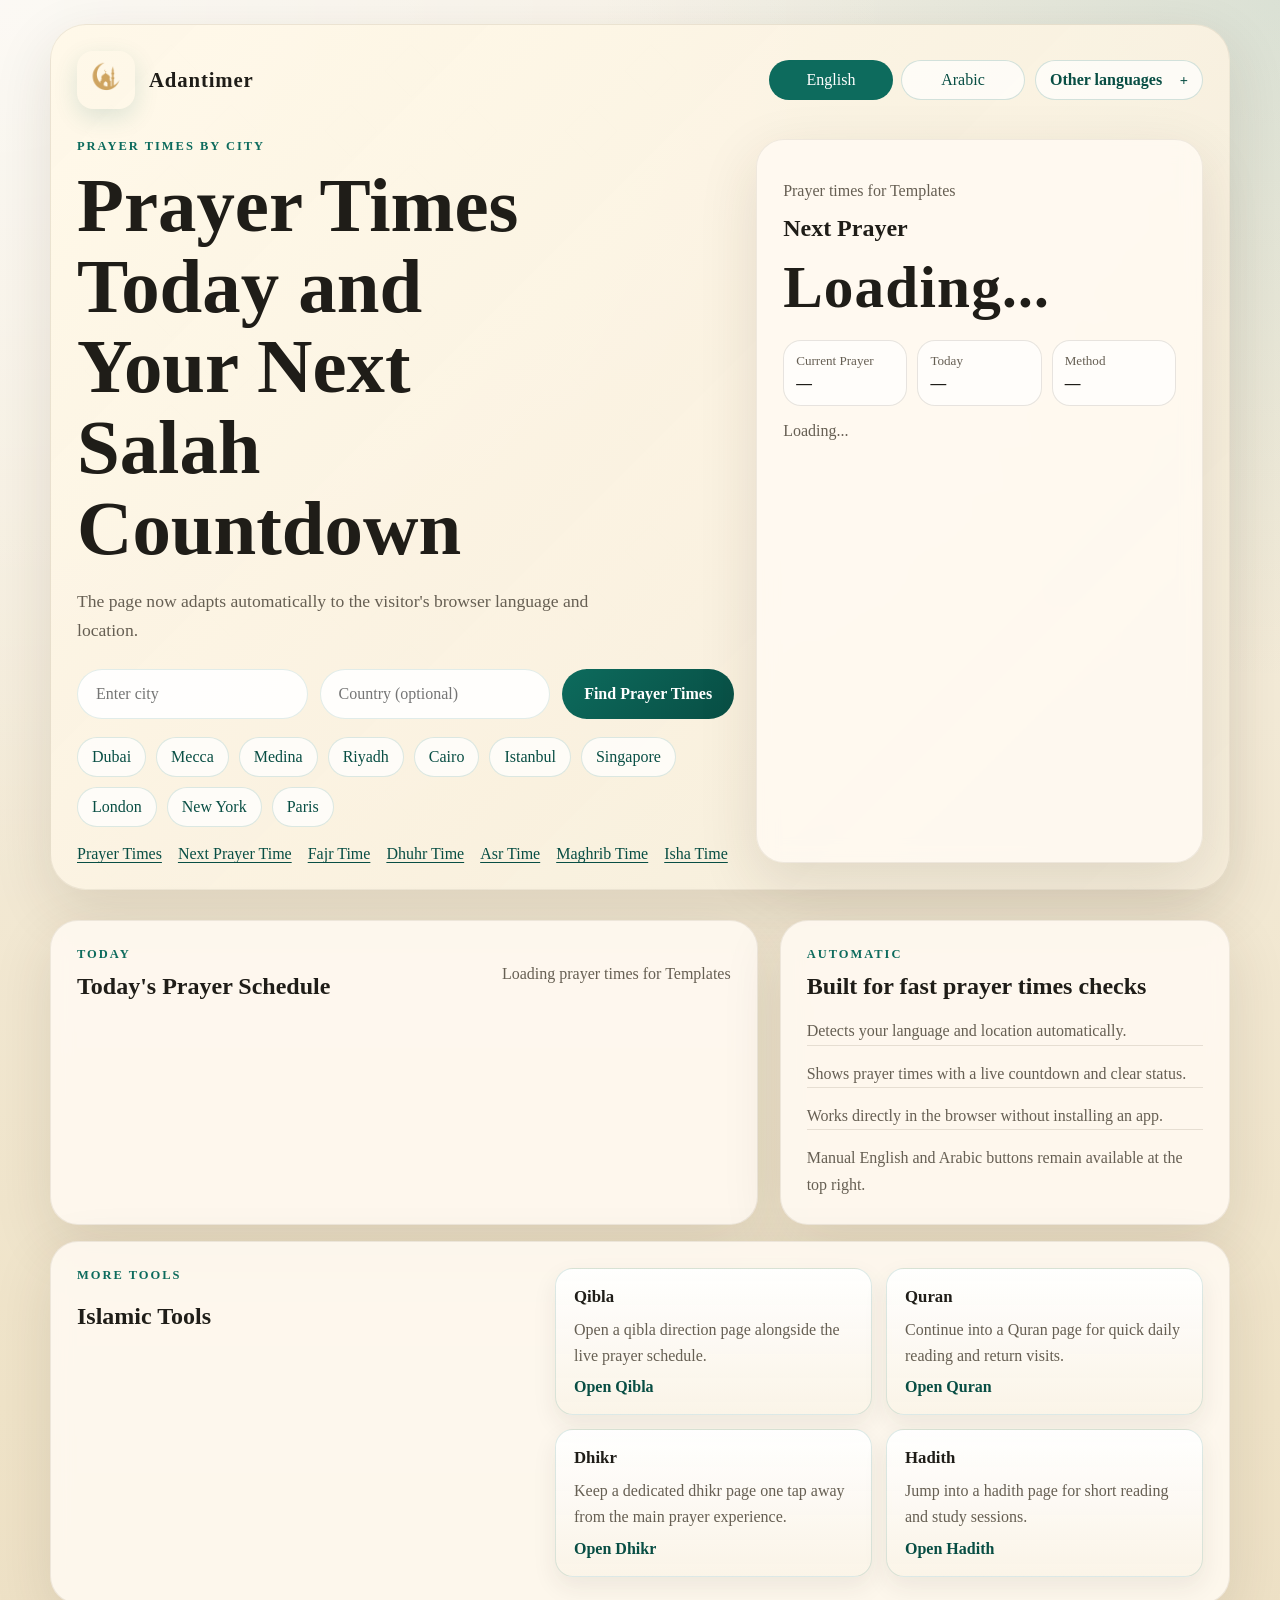
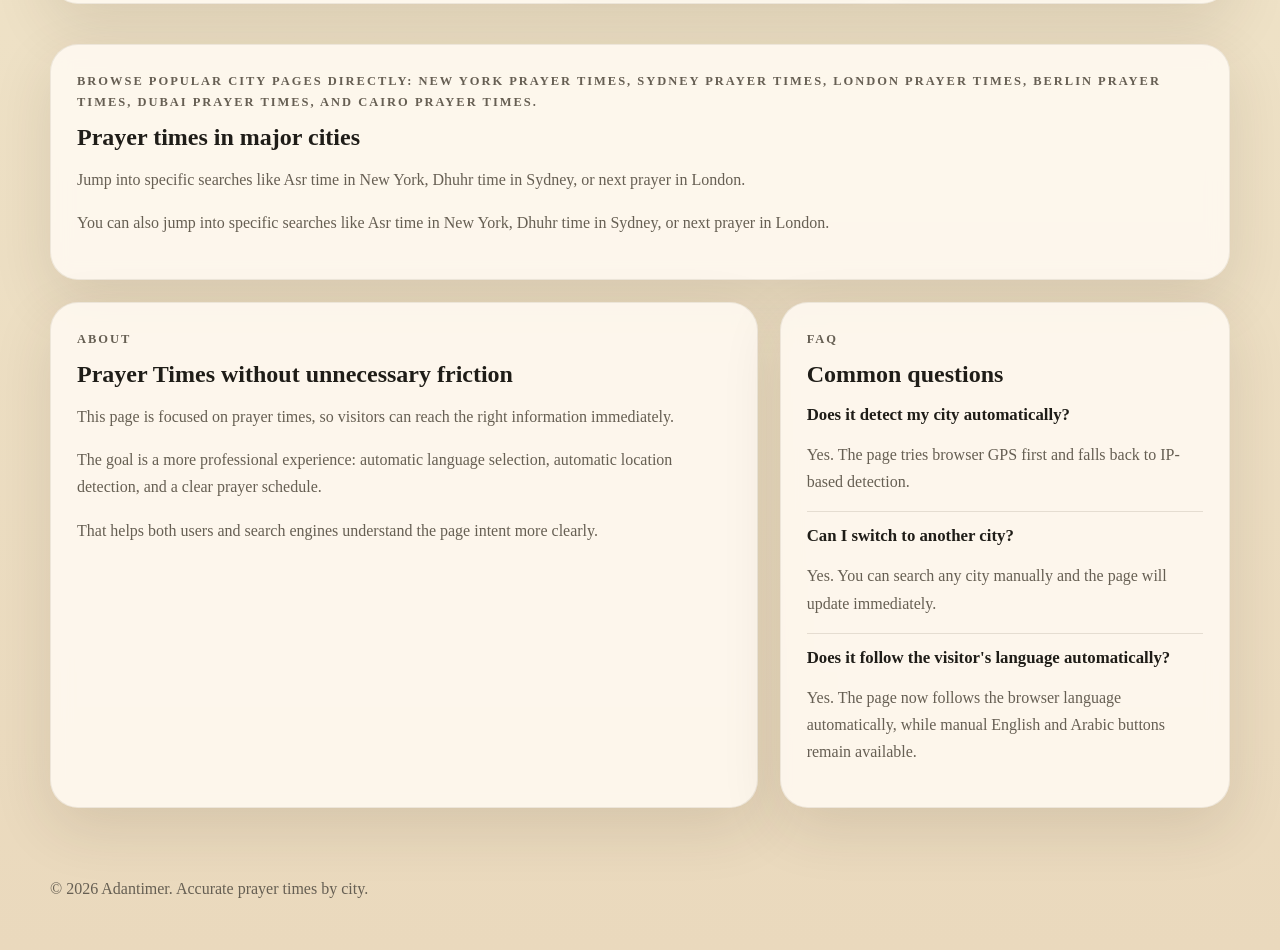
==== commit 207f7957: "Refactor SEO priorities and sitemap tiers" ====
--- a/templates/index.html
+++ b/templates/index.html
@@ -82,6 +82,14 @@
   </script>
   <script defer src="/_vercel/speed-insights/script.js"></script>
 
+  <!-- Vercel Web Analytics -->
+  <script>
+    window.va = window.va || function () {
+      (window.vaq = window.vaq || []).push(arguments);
+    };
+  </script>
+  <script defer src="/_vercel/insights/script.js"></script>
+
   <link rel="stylesheet" href="/style.css">
 </head>
 <body data-page="home">
@@ -129,12 +137,16 @@
           </form>
 
           <div class="popular-cities" aria-label="Popular city shortcuts">
-            <a class="city-chip" href="/london" data-city="London" data-country="United Kingdom">London</a>
-            <a class="city-chip" href="/berlin" data-city="Berlin" data-country="Germany">Berlin</a>
             <a class="city-chip" href="/dubai" data-city="Dubai" data-country="United Arab Emirates">Dubai</a>
+            <a class="city-chip" href="/mecca" data-city="Mecca" data-country="Saudi Arabia">Mecca</a>
+            <a class="city-chip" href="/medina" data-city="Medina" data-country="Saudi Arabia">Medina</a>
+            <a class="city-chip" href="/riyadh" data-city="Riyadh" data-country="Saudi Arabia">Riyadh</a>
             <a class="city-chip" href="/cairo" data-city="Cairo" data-country="Egypt">Cairo</a>
             <a class="city-chip" href="/istanbul" data-city="Istanbul" data-country="Turkey">Istanbul</a>
+            <a class="city-chip" href="/singapore" data-city="Singapore" data-country="Singapore">Singapore</a>
+            <a class="city-chip" href="/london" data-city="London" data-country="United Kingdom">London</a>
             <a class="city-chip" href="/new-york" data-city="New York" data-country="United States">New York</a>
+            <a class="city-chip" href="/paris" data-city="Paris" data-country="France">Paris</a>
           </div>
 
           <div class="intent-links" aria-label="Prayer search shortcuts">
@@ -201,7 +213,7 @@
     <section class="card tools-hub" aria-labelledby="tools-heading">
       <div class="tools-copy">
         <p class="eyebrow">More Tools</p>
-        <h2 id="tools-heading">Open Qibla, Quran, Dhikr, and Hadith</h2>
+        <h2 id="tools-heading">Islamic Tools</h2>
       </div>
       <div class="tools-grid">
         <a class="tool-link-card" href="/qibla" data-tool-type="qibla">
--- a/style.css
+++ b/style.css
@@ -417,7 +417,8 @@
 .content-grid + section.prose,
 .tools-hub + .prose,
 .tools-hub + .seo-grid,
-.tools-hub + section.prose {
+.tools-hub + section.prose,
+.seo-grid + .tools-hub {
   margin-top: 40px;
 }
 
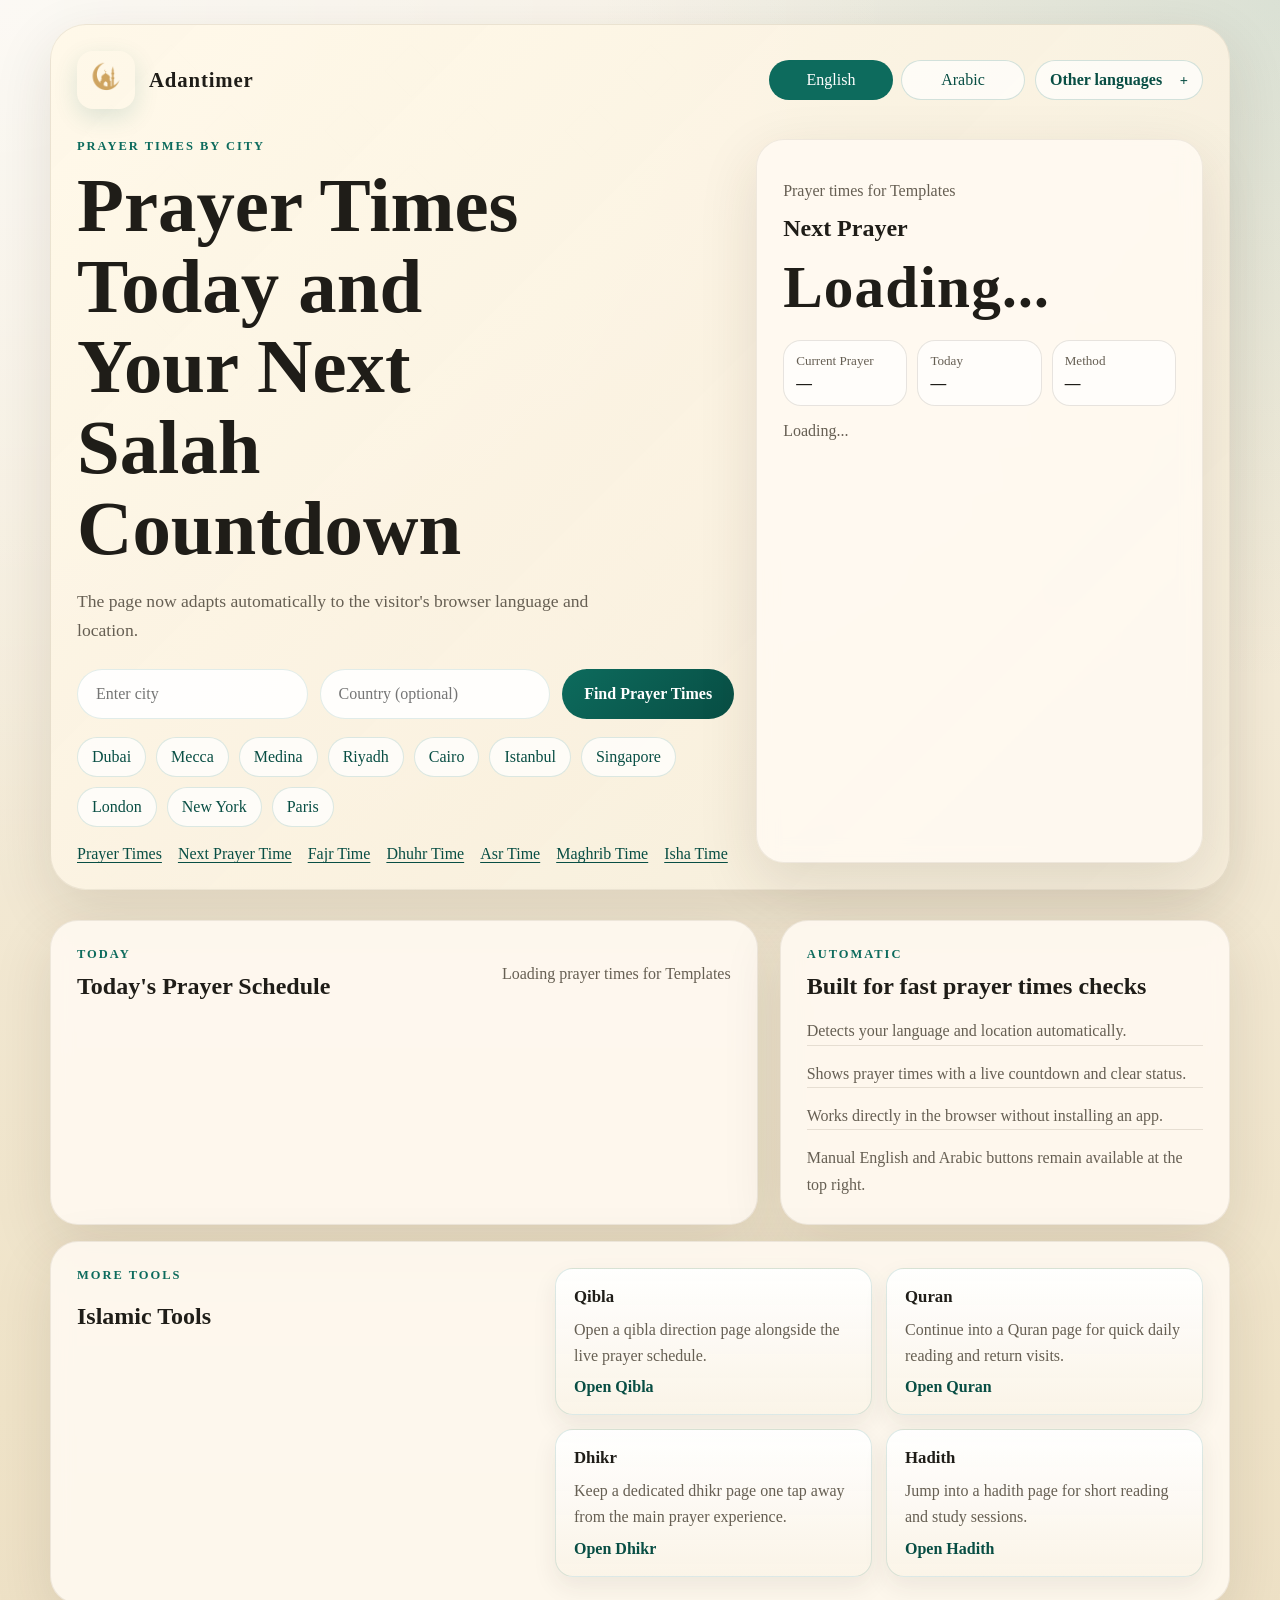
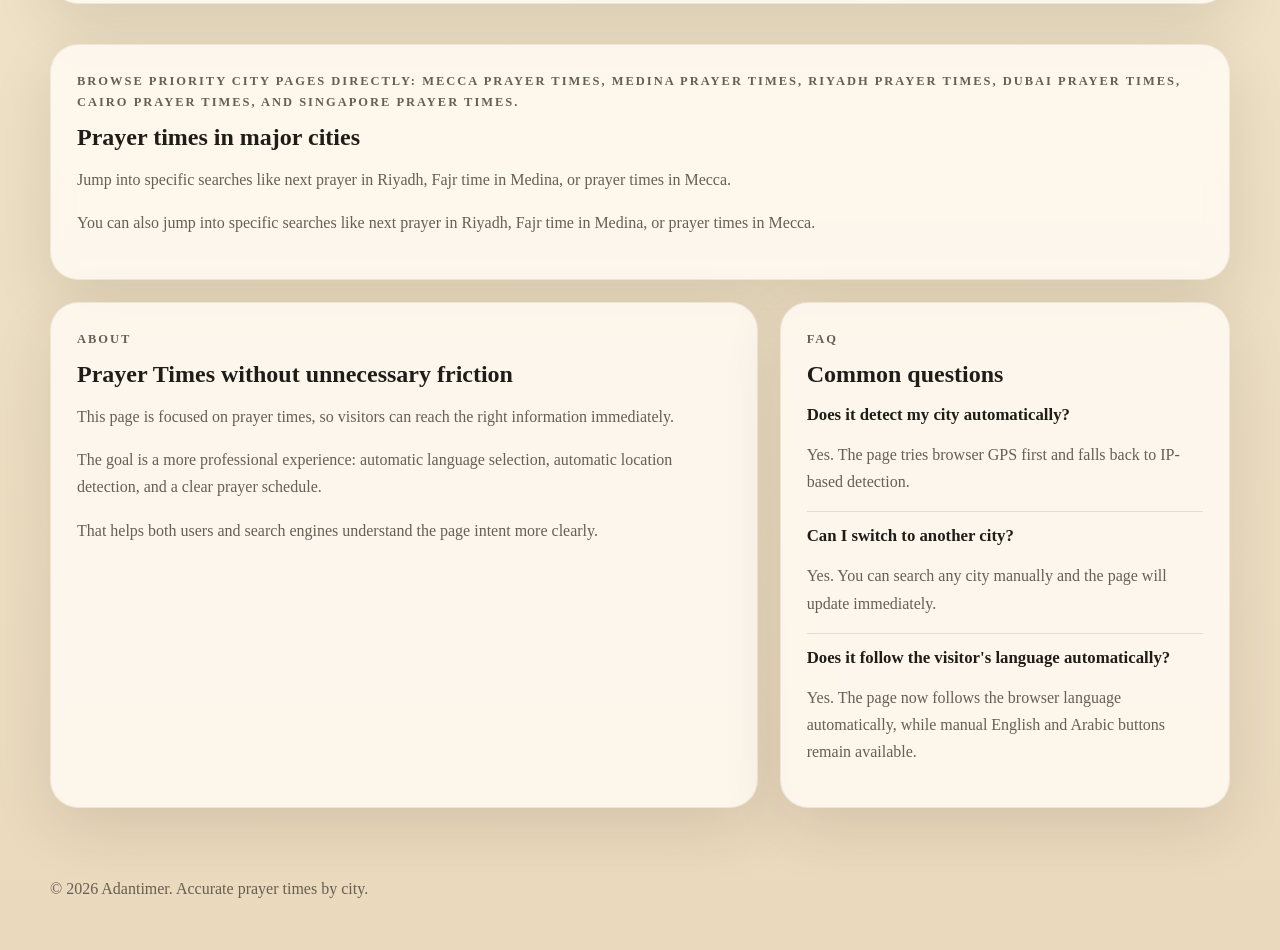
==== commit ebafb3bf: "Tighten homepage priority SEO links" ====
--- a/templates/index.html
+++ b/templates/index.html
@@ -243,10 +243,10 @@
       <p class="eyebrow">Popular Cities</p>
       <h2 id="cities-heading">Prayer times in major cities</h2>
       <p>
-        Browse popular city pages directly: <a href="/new-york">New York prayer times</a>, <a href="/sydney">Sydney prayer times</a>, <a href="/london">London prayer times</a>, <a href="/berlin">Berlin prayer times</a>, <a href="/dubai">Dubai prayer times</a>, and <a href="/cairo">Cairo prayer times</a>.
+        Browse priority city pages directly: <a href="/mecca">Mecca prayer times</a>, <a href="/medina">Medina prayer times</a>, <a href="/riyadh">Riyadh prayer times</a>, <a href="/dubai">Dubai prayer times</a>, <a href="/cairo">Cairo prayer times</a>, and <a href="/singapore">Singapore prayer times</a>.
       </p>
       <p>
-        You can also jump into specific searches like <a href="/asr-time/new-york">Asr time in New York</a>, <a href="/dhuhr-time/sydney">Dhuhr time in Sydney</a>, or <a href="/next-prayer/london">next prayer in London</a>.
+        You can also jump into specific searches like <a href="/next-prayer/riyadh">next prayer in Riyadh</a>, <a href="/fajr-time/medina">Fajr time in Medina</a>, or <a href="/prayer-times/mecca">prayer times in Mecca</a>.
       </p>
     </section>
 
@@ -258,7 +258,7 @@
           Adantimer is built for one clear job: helping you reach today's prayer times quickly. Instead of burying the schedule behind menus, the page shows your city, the next salah, and the full daily timetable right away.
         </p>
         <p>
-          If you travel often or want to check prayer times for family in another place, you can search a city manually and share the city page directly. That makes Adantimer more useful for long-tail searches such as prayer times in Berlin, prayer times in London, or fajr time in Dubai today.
+          If you travel often or want to check prayer times for family in another place, you can search a city manually and share the city page directly. That makes Adantimer more useful for direct search intents such as prayer times in Mecca, next prayer in Riyadh, or prayer times in Singapore today.
         </p>
         <p>
           Search engines tend to reward pages that are helpful, clear, and focused. This page is now structured around real user intent: finding accurate salah times for a specific place and understanding when the next prayer begins.
--- a/style.css
+++ b/style.css
@@ -417,8 +417,7 @@
 .content-grid + section.prose,
 .tools-hub + .prose,
 .tools-hub + .seo-grid,
-.tools-hub + section.prose,
-.seo-grid + .tools-hub {
+.tools-hub + section.prose {
   margin-top: 40px;
 }
 
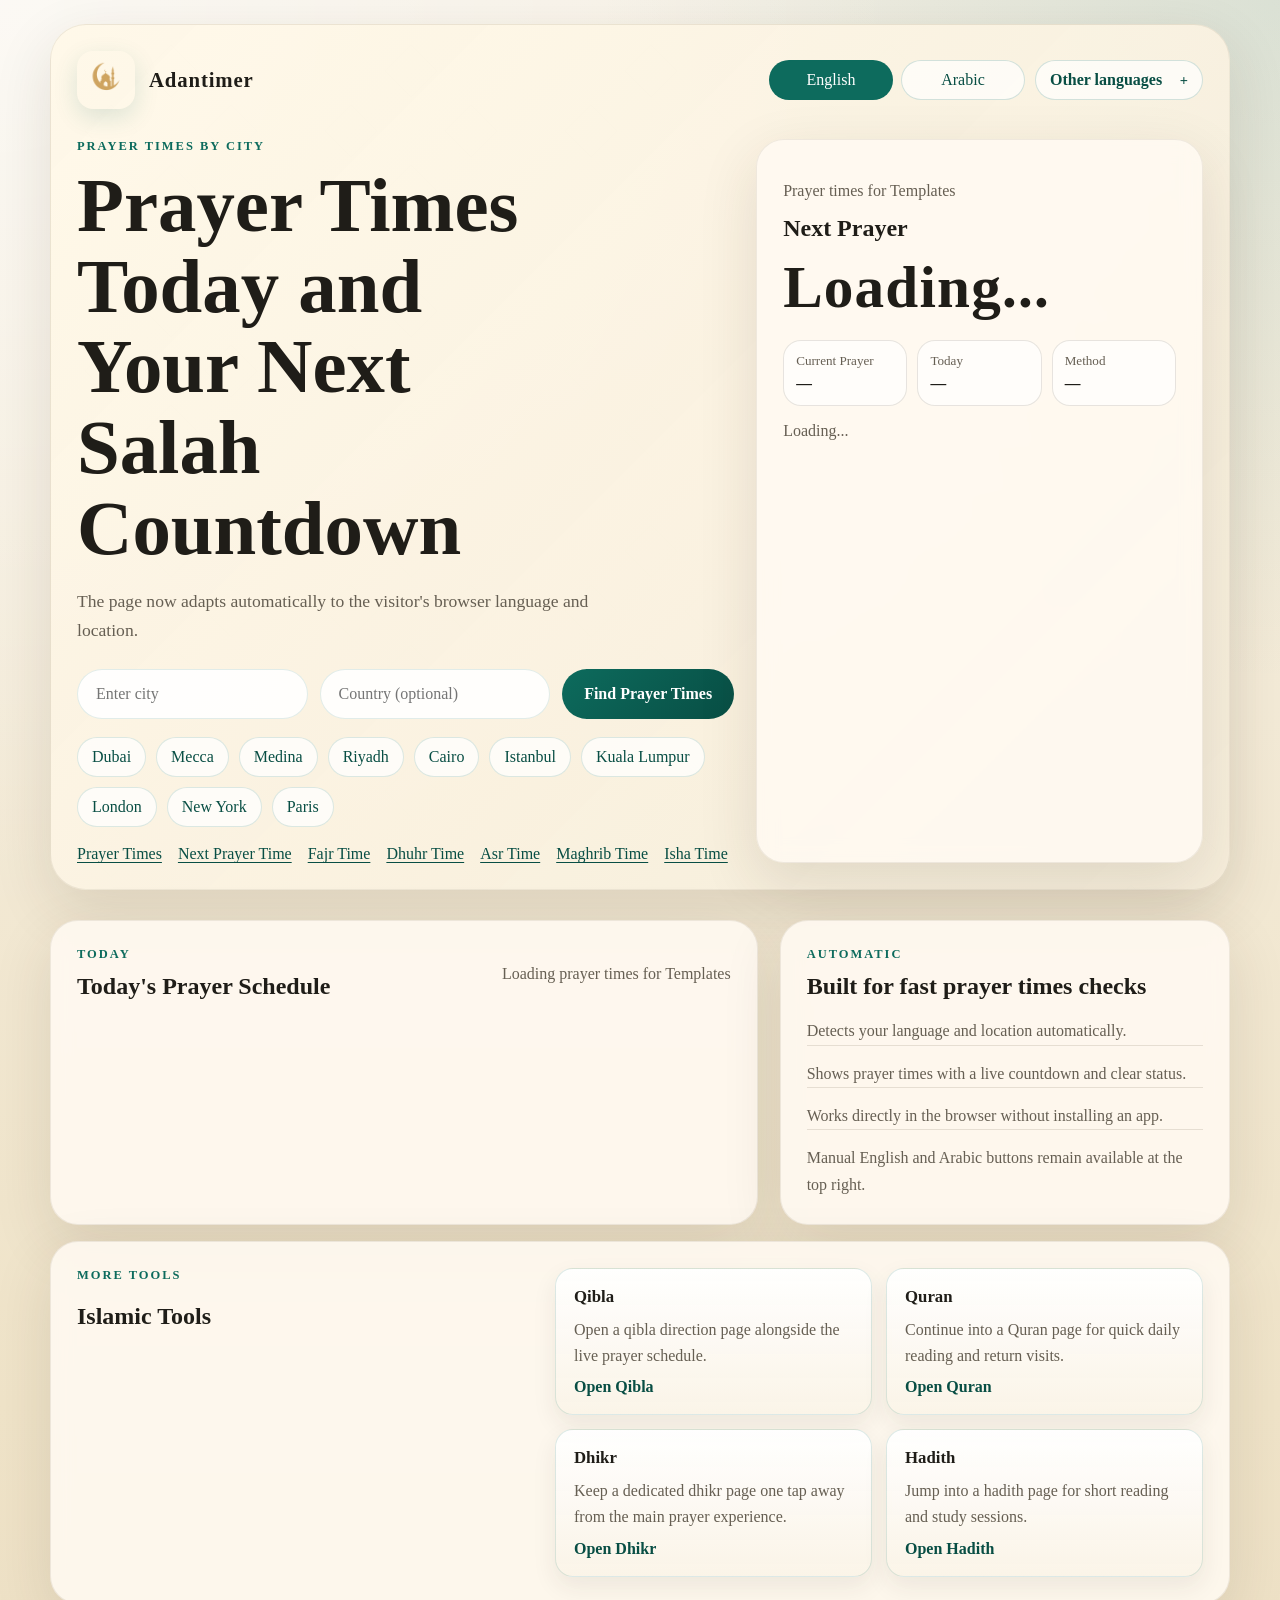
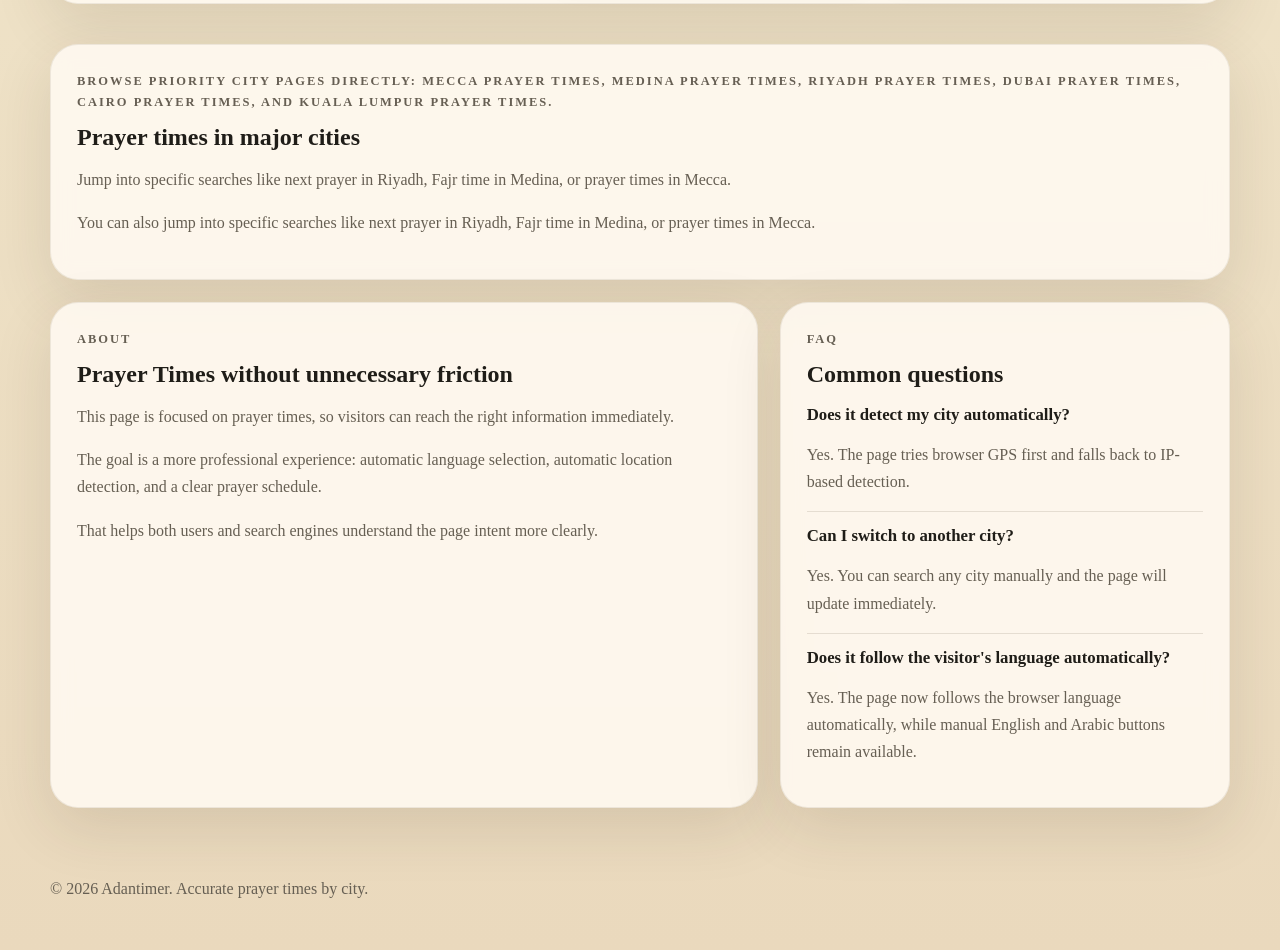
==== commit 1b79c102: "Replace Singapore in priority SEO set" ====
--- a/templates/index.html
+++ b/templates/index.html
@@ -143,7 +143,7 @@
             <a class="city-chip" href="/riyadh" data-city="Riyadh" data-country="Saudi Arabia">Riyadh</a>
             <a class="city-chip" href="/cairo" data-city="Cairo" data-country="Egypt">Cairo</a>
             <a class="city-chip" href="/istanbul" data-city="Istanbul" data-country="Turkey">Istanbul</a>
-            <a class="city-chip" href="/singapore" data-city="Singapore" data-country="Singapore">Singapore</a>
+            <a class="city-chip" href="/kuala-lumpur" data-city="Kuala Lumpur" data-country="Malaysia">Kuala Lumpur</a>
             <a class="city-chip" href="/london" data-city="London" data-country="United Kingdom">London</a>
             <a class="city-chip" href="/new-york" data-city="New York" data-country="United States">New York</a>
             <a class="city-chip" href="/paris" data-city="Paris" data-country="France">Paris</a>
@@ -243,7 +243,7 @@
       <p class="eyebrow">Popular Cities</p>
       <h2 id="cities-heading">Prayer times in major cities</h2>
       <p>
-        Browse priority city pages directly: <a href="/mecca">Mecca prayer times</a>, <a href="/medina">Medina prayer times</a>, <a href="/riyadh">Riyadh prayer times</a>, <a href="/dubai">Dubai prayer times</a>, <a href="/cairo">Cairo prayer times</a>, and <a href="/singapore">Singapore prayer times</a>.
+        Browse priority city pages directly: <a href="/mecca">Mecca prayer times</a>, <a href="/medina">Medina prayer times</a>, <a href="/riyadh">Riyadh prayer times</a>, <a href="/dubai">Dubai prayer times</a>, <a href="/cairo">Cairo prayer times</a>, and <a href="/kuala-lumpur">Kuala Lumpur prayer times</a>.
       </p>
       <p>
         You can also jump into specific searches like <a href="/next-prayer/riyadh">next prayer in Riyadh</a>, <a href="/fajr-time/medina">Fajr time in Medina</a>, or <a href="/prayer-times/mecca">prayer times in Mecca</a>.
@@ -258,7 +258,7 @@
           Adantimer is built for one clear job: helping you reach today's prayer times quickly. Instead of burying the schedule behind menus, the page shows your city, the next salah, and the full daily timetable right away.
         </p>
         <p>
-          If you travel often or want to check prayer times for family in another place, you can search a city manually and share the city page directly. That makes Adantimer more useful for direct search intents such as prayer times in Mecca, next prayer in Riyadh, or prayer times in Singapore today.
+          If you travel often or want to check prayer times for family in another place, you can search a city manually and share the city page directly. That makes Adantimer more useful for direct search intents such as prayer times in Mecca, next prayer in Riyadh, or prayer times in Kuala Lumpur today.
         </p>
         <p>
           Search engines tend to reward pages that are helpful, clear, and focused. This page is now structured around real user intent: finding accurate salah times for a specific place and understanding when the next prayer begins.
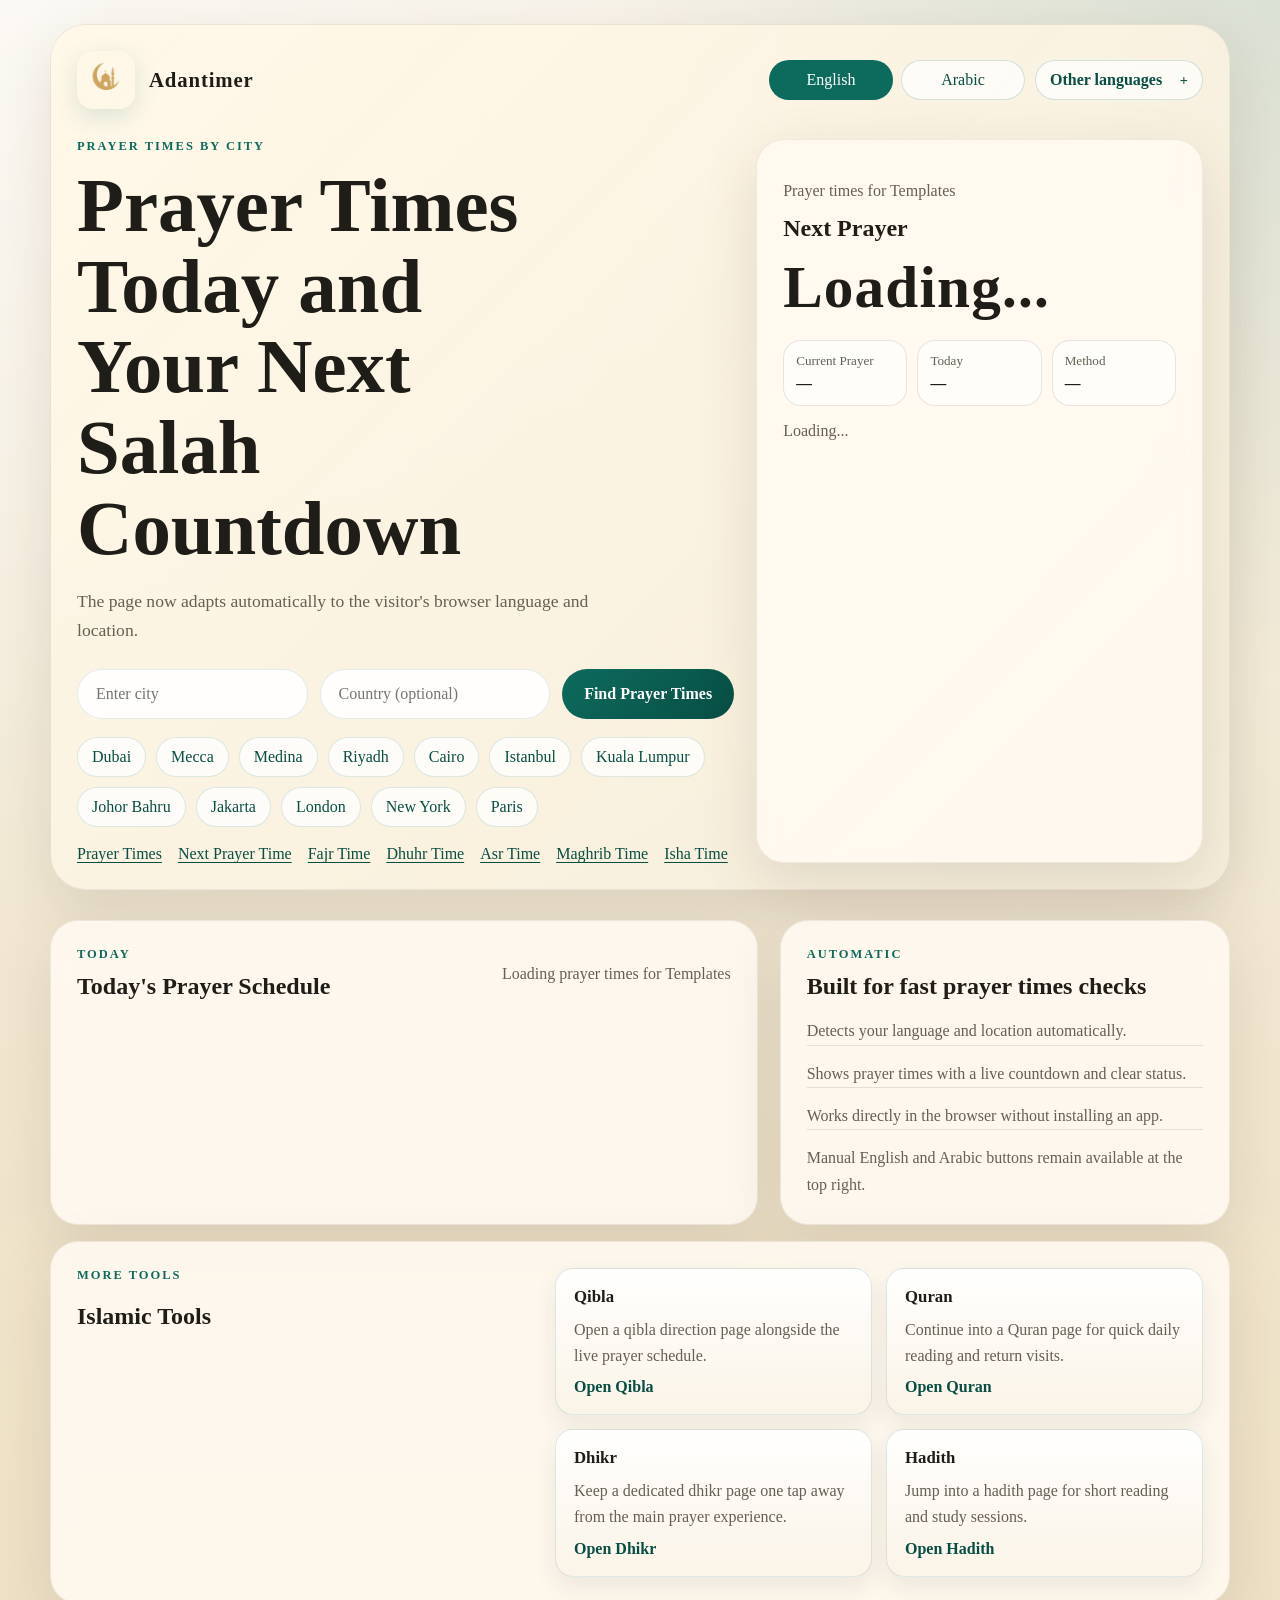
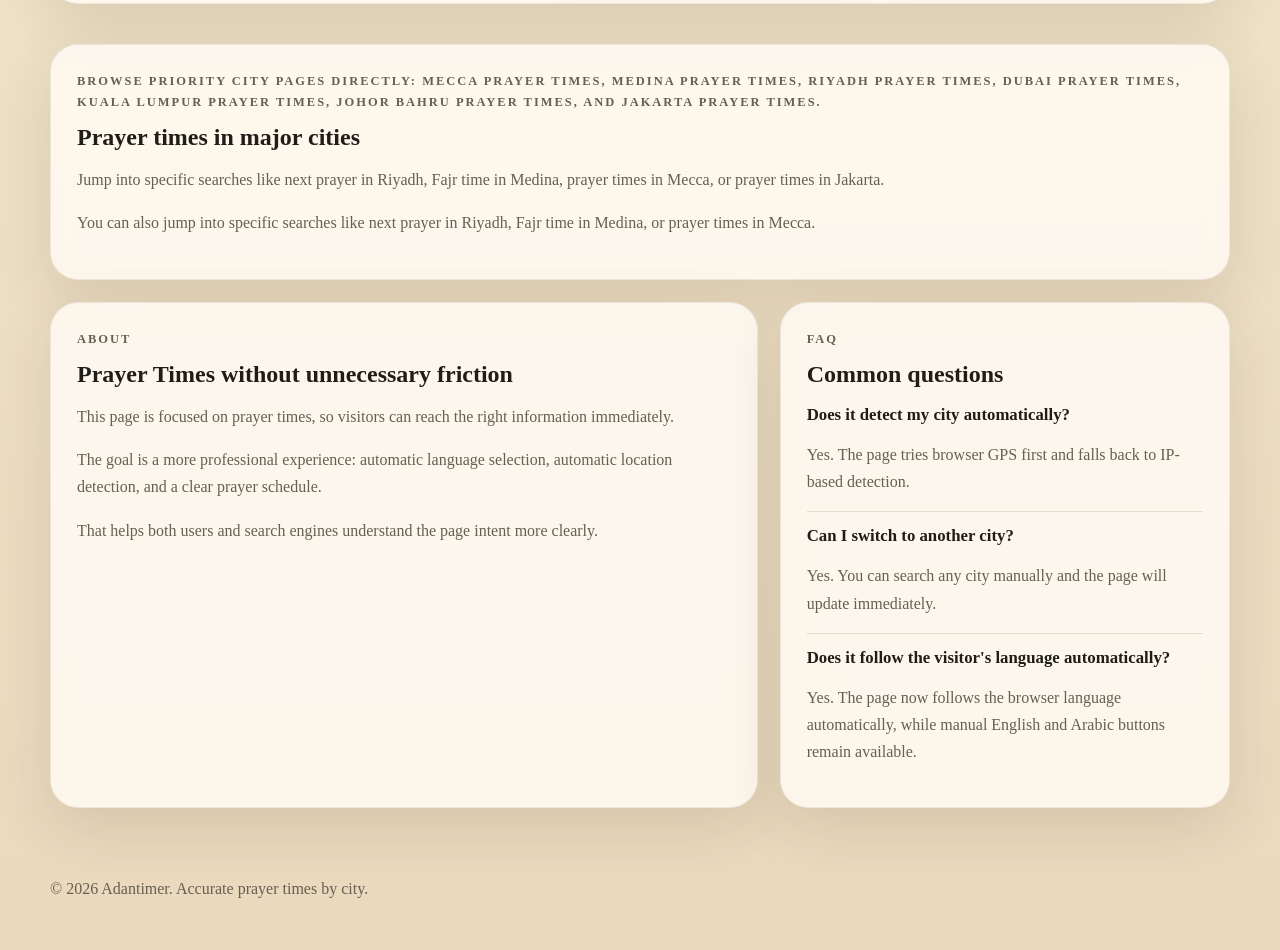
==== commit 0625f8c8: "Expand Southeast Asia priority cities" ====
--- a/templates/index.html
+++ b/templates/index.html
@@ -144,6 +144,8 @@
             <a class="city-chip" href="/cairo" data-city="Cairo" data-country="Egypt">Cairo</a>
             <a class="city-chip" href="/istanbul" data-city="Istanbul" data-country="Turkey">Istanbul</a>
             <a class="city-chip" href="/kuala-lumpur" data-city="Kuala Lumpur" data-country="Malaysia">Kuala Lumpur</a>
+            <a class="city-chip" href="/johor-bahru" data-city="Johor Bahru" data-country="Malaysia">Johor Bahru</a>
+            <a class="city-chip" href="/jakarta" data-city="Jakarta" data-country="Indonesia">Jakarta</a>
             <a class="city-chip" href="/london" data-city="London" data-country="United Kingdom">London</a>
             <a class="city-chip" href="/new-york" data-city="New York" data-country="United States">New York</a>
             <a class="city-chip" href="/paris" data-city="Paris" data-country="France">Paris</a>
@@ -243,7 +245,7 @@
       <p class="eyebrow">Popular Cities</p>
       <h2 id="cities-heading">Prayer times in major cities</h2>
       <p>
-        Browse priority city pages directly: <a href="/mecca">Mecca prayer times</a>, <a href="/medina">Medina prayer times</a>, <a href="/riyadh">Riyadh prayer times</a>, <a href="/dubai">Dubai prayer times</a>, <a href="/cairo">Cairo prayer times</a>, and <a href="/kuala-lumpur">Kuala Lumpur prayer times</a>.
+        Browse priority city pages directly: <a href="/mecca">Mecca prayer times</a>, <a href="/medina">Medina prayer times</a>, <a href="/riyadh">Riyadh prayer times</a>, <a href="/dubai">Dubai prayer times</a>, <a href="/kuala-lumpur">Kuala Lumpur prayer times</a>, <a href="/johor-bahru">Johor Bahru prayer times</a>, and <a href="/jakarta">Jakarta prayer times</a>.
       </p>
       <p>
         You can also jump into specific searches like <a href="/next-prayer/riyadh">next prayer in Riyadh</a>, <a href="/fajr-time/medina">Fajr time in Medina</a>, or <a href="/prayer-times/mecca">prayer times in Mecca</a>.
@@ -258,7 +260,7 @@
           Adantimer is built for one clear job: helping you reach today's prayer times quickly. Instead of burying the schedule behind menus, the page shows your city, the next salah, and the full daily timetable right away.
         </p>
         <p>
-          If you travel often or want to check prayer times for family in another place, you can search a city manually and share the city page directly. That makes Adantimer more useful for direct search intents such as prayer times in Mecca, next prayer in Riyadh, or prayer times in Kuala Lumpur today.
+          If you travel often or want to check prayer times for family in another place, you can search a city manually and share the city page directly. That makes Adantimer more useful for direct search intents such as prayer times in Mecca, next prayer in Riyadh, prayer times in Kuala Lumpur, or prayer times in Jakarta today.
         </p>
         <p>
           Search engines tend to reward pages that are helpful, clear, and focused. This page is now structured around real user intent: finding accurate salah times for a specific place and understanding when the next prayer begins.
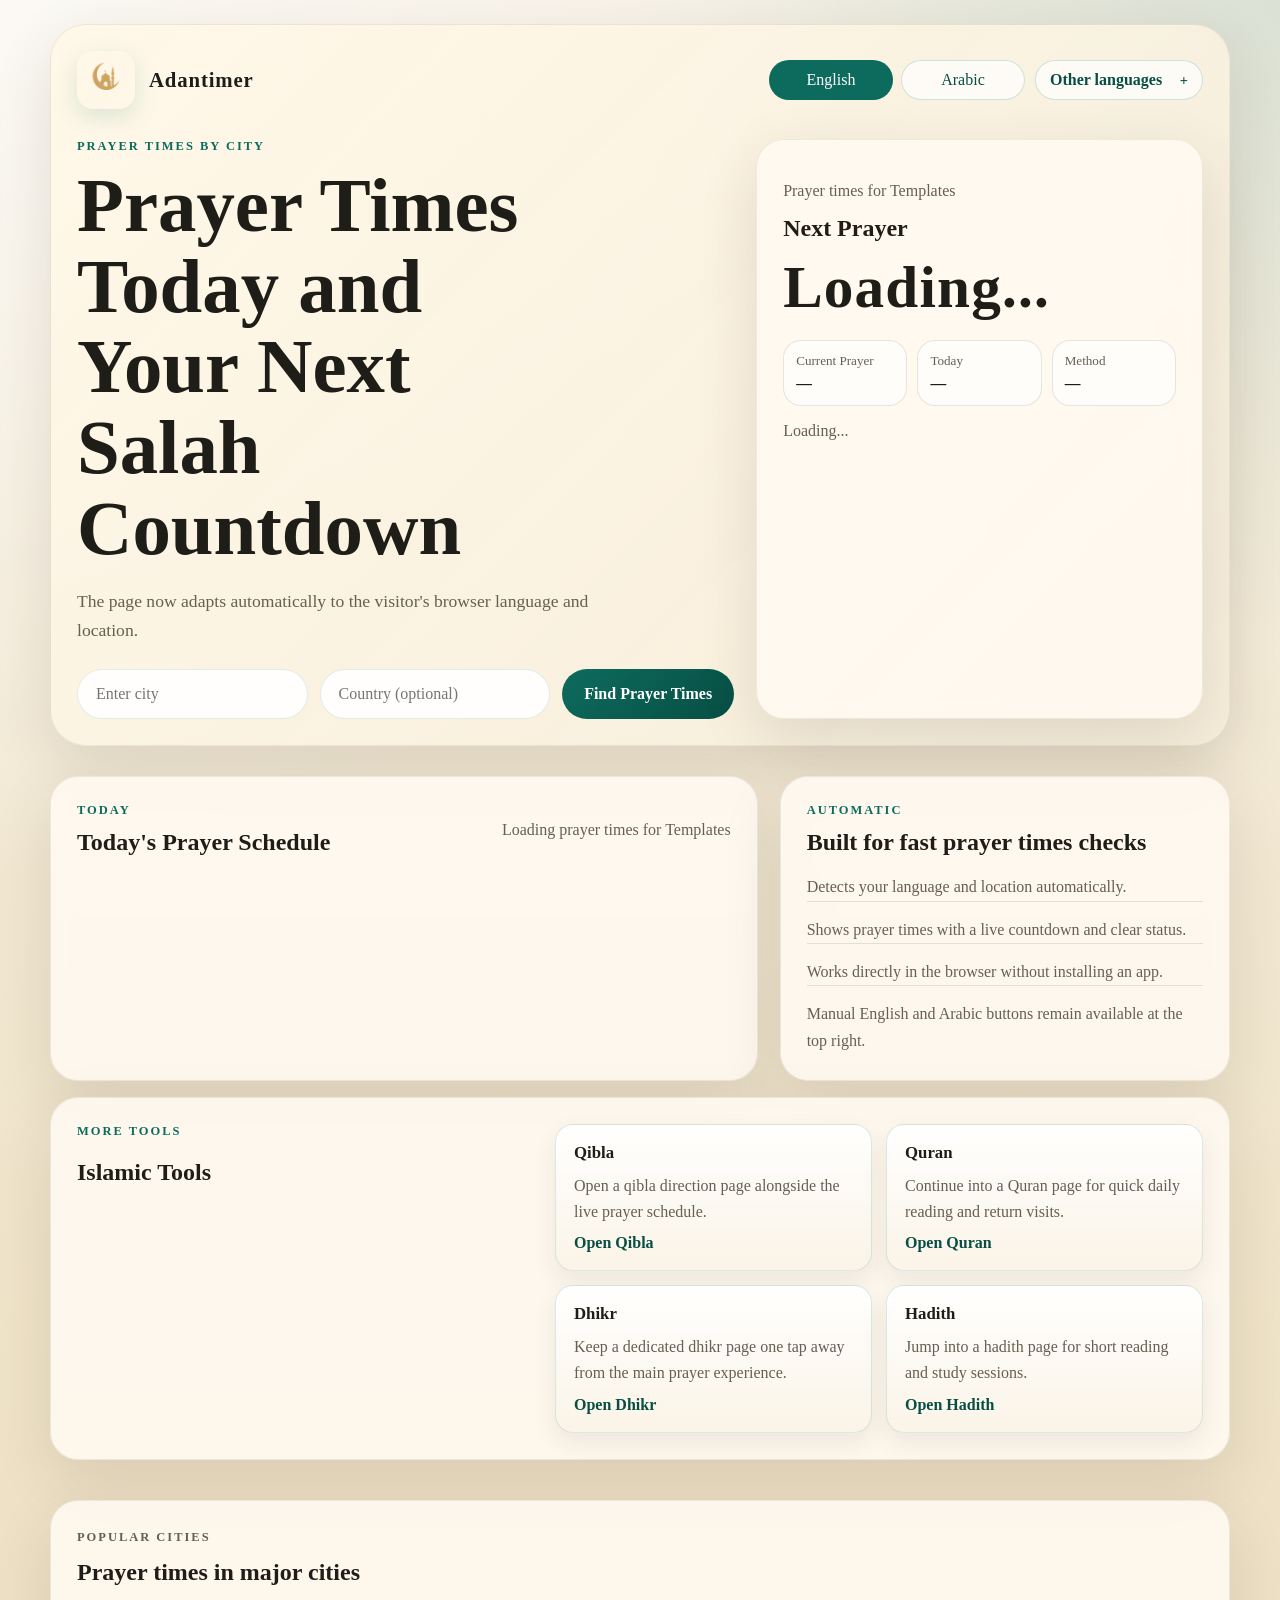
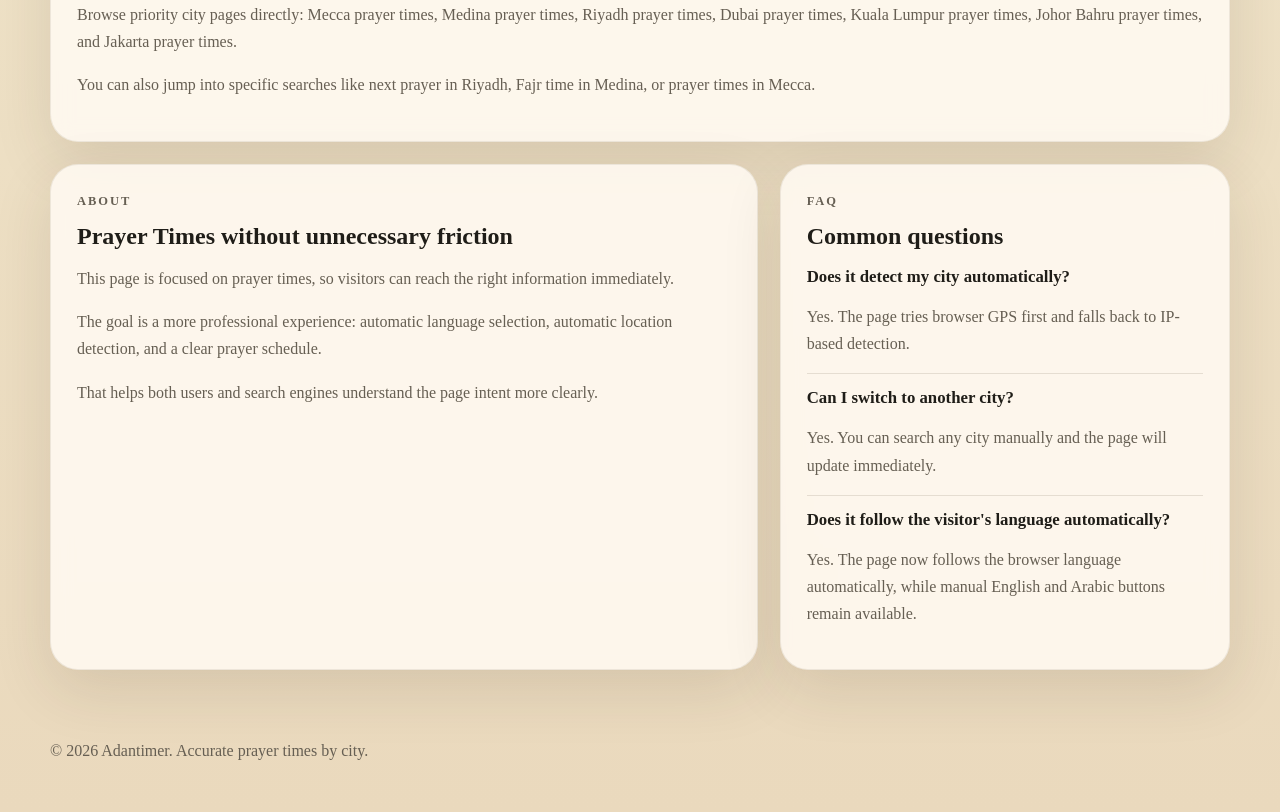
==== commit 397a9f19: "Move prayer shortcut links below the hero" ====
--- a/templates/index.html
+++ b/templates/index.html
@@ -135,31 +135,6 @@
             <input type="text" id="manual-country" name="country" placeholder="Country (optional)" autocomplete="country-name">
             <button id="set-location-btn" type="submit">Find Prayer Times</button>
           </form>
-
-          <div class="popular-cities" aria-label="Popular city shortcuts">
-            <a class="city-chip" href="/dubai" data-city="Dubai" data-country="United Arab Emirates">Dubai</a>
-            <a class="city-chip" href="/mecca" data-city="Mecca" data-country="Saudi Arabia">Mecca</a>
-            <a class="city-chip" href="/medina" data-city="Medina" data-country="Saudi Arabia">Medina</a>
-            <a class="city-chip" href="/riyadh" data-city="Riyadh" data-country="Saudi Arabia">Riyadh</a>
-            <a class="city-chip" href="/cairo" data-city="Cairo" data-country="Egypt">Cairo</a>
-            <a class="city-chip" href="/istanbul" data-city="Istanbul" data-country="Turkey">Istanbul</a>
-            <a class="city-chip" href="/kuala-lumpur" data-city="Kuala Lumpur" data-country="Malaysia">Kuala Lumpur</a>
-            <a class="city-chip" href="/johor-bahru" data-city="Johor Bahru" data-country="Malaysia">Johor Bahru</a>
-            <a class="city-chip" href="/jakarta" data-city="Jakarta" data-country="Indonesia">Jakarta</a>
-            <a class="city-chip" href="/london" data-city="London" data-country="United Kingdom">London</a>
-            <a class="city-chip" href="/new-york" data-city="New York" data-country="United States">New York</a>
-            <a class="city-chip" href="/paris" data-city="Paris" data-country="France">Paris</a>
-          </div>
-
-          <div class="intent-links" aria-label="Prayer search shortcuts">
-            <a href="/prayer-times">Prayer times today</a>
-            <a href="/next-prayer">Next prayer time</a>
-            <a href="/fajr-time">Fajr time</a>
-            <a href="/dhuhr-time">Dhuhr time</a>
-            <a href="/asr-time">Asr time</a>
-            <a href="/maghrib-time">Maghrib time</a>
-            <a href="/isha-time">Isha time</a>
-          </div>
         </section>
 
         <aside class="next-prayer card featured-card" aria-live="polite">
--- a/style.css
+++ b/style.css
@@ -305,10 +305,28 @@
 }
 
 .popular-cities {
+  display: grid;
+  gap: 14px;
+  margin-top: 18px;
+}
+
+.city-chip-group {
+  display: grid;
+  gap: 10px;
+}
+
+.city-group-label {
+  font-size: 0.8rem;
+  font-weight: 700;
+  letter-spacing: 0.08em;
+  text-transform: uppercase;
+  color: var(--muted);
+}
+
+.city-chip-list {
   display: flex;
   flex-wrap: wrap;
   gap: 10px;
-  margin-top: 18px;
 }
 
 .city-chip {
@@ -319,6 +337,44 @@
   color: var(--accent-strong);
   border-radius: 999px;
   padding: 10px 14px;
+}
+
+.city-chip-overflow {
+  display: grid;
+  gap: 14px;
+  padding-top: 10px;
+}
+
+.city-chip-more {
+  display: grid;
+  gap: 10px;
+}
+
+.city-chip-more-toggle {
+  display: inline-flex;
+  align-items: center;
+  gap: 10px;
+  width: fit-content;
+  border: 1px solid rgba(56, 42, 21, 0.08);
+  border-radius: 999px;
+  padding: 10px 14px;
+  background: rgba(255, 255, 255, 0.74);
+  color: var(--text);
+  font-weight: 600;
+  list-style: none;
+}
+
+.city-chip-more-toggle strong {
+  color: var(--accent-strong);
+}
+
+.city-chip-more-toggle::-webkit-details-marker {
+  display: none;
+}
+
+.city-chip-more[open] .city-chip-more-toggle {
+  background: rgba(13, 107, 93, 0.08);
+  border-color: rgba(13, 107, 93, 0.18);
 }
 
 .intent-links {
@@ -423,6 +479,33 @@
 
 .seo-grid {
   margin-top: 22px;
+}
+
+.priority-link-groups {
+  display: grid;
+  gap: 18px;
+}
+
+.priority-link-group {
+  display: grid;
+  gap: 10px;
+}
+
+.priority-link-heading {
+  margin: 0;
+  font-size: 1rem;
+}
+
+.priority-link-list {
+  display: flex;
+  flex-wrap: wrap;
+  gap: 10px 12px;
+}
+
+.priority-link {
+  color: var(--accent-strong);
+  text-decoration: underline;
+  text-underline-offset: 3px;
 }
 
 .schedule-card,
